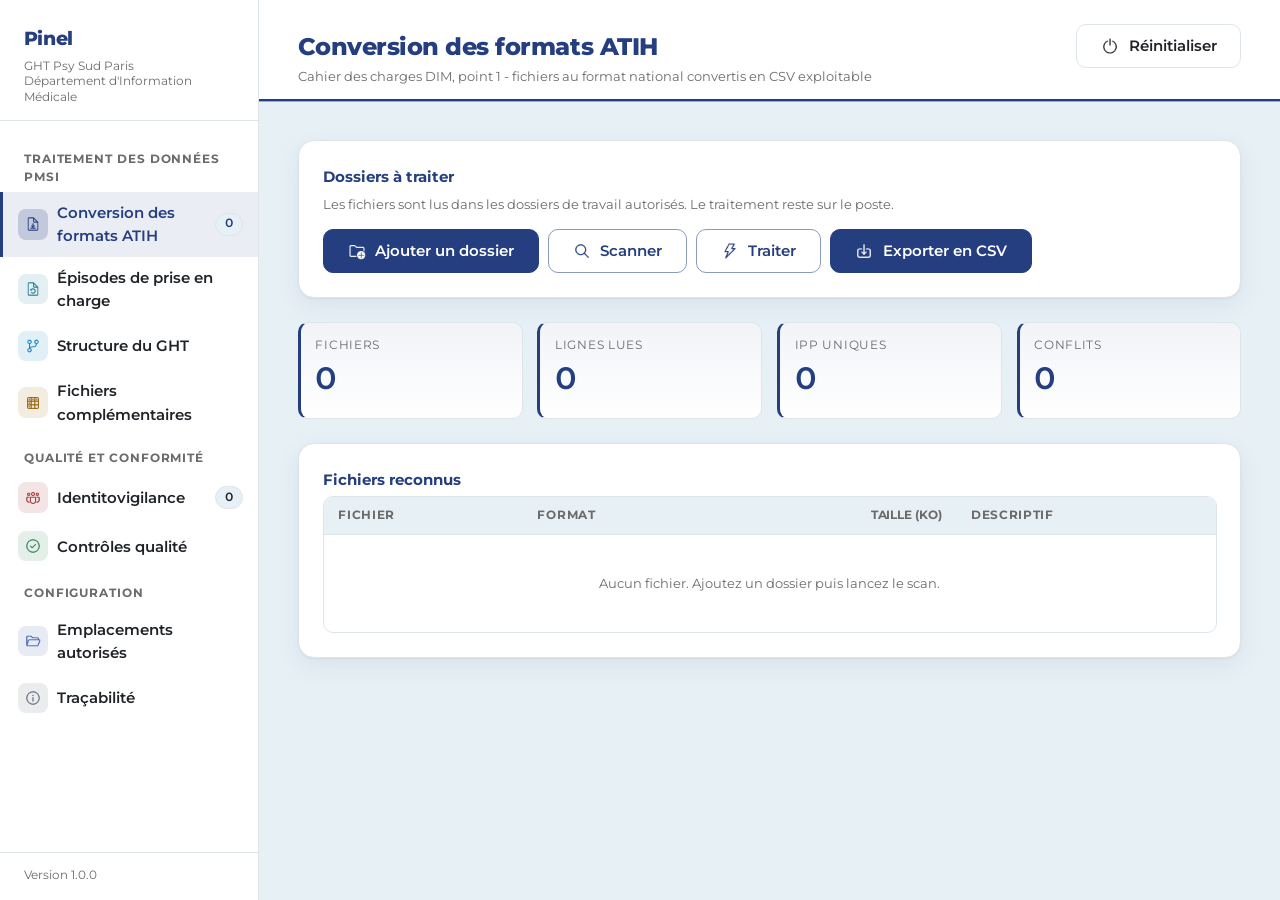
==== web/index.html @ fdaedc51 "feat: initial Pinel release for the DIM of GHT Psy Sud Paris Scope is strictly the DIM specification" ====
<!DOCTYPE html>
<html lang="fr">

<head>
  <meta charset="UTF-8">
  <meta name="viewport" content="width=device-width, initial-scale=1">
  <title>Pinel</title>
  <link rel="stylesheet" href="fonts/fonts.css">
  <link rel="stylesheet" href="css/pinel.css">
</head>

<body>
  <div class="app">
    <aside class="sidebar">
      <div class="brand">
        <h1>Pinel</h1>
        <p>GHT Psy Sud Paris<br>Département d'Information Médicale</p>
      </div>

      <nav class="nav" aria-label="Navigation principale">
        <div class="nav-group">Traitement des données PMSI</div>
        <button class="nav-item" data-view="moulinette" aria-current="page">
          <span class="chip"><span class="i" data-icon="file-down"></span></span> Conversion des formats ATIH
          <span class="badge" id="badge-fichiers">0</span>
        </button>
        <button class="nav-item" data-view="episodes">
          <span class="chip"><span class="i" data-icon="history"></span></span> Épisodes de prise en charge
        </button>
        <button class="nav-item" data-view="structure">
          <span class="chip"><span class="i" data-icon="git-branch"></span></span> Structure du GHT
        </button>
        <button class="nav-item" data-view="fichcomp">
          <span class="chip"><span class="i" data-icon="table-2"></span></span> Fichiers complémentaires
        </button>

        <div class="nav-group">Qualité et conformité</div>
        <button class="nav-item" data-view="identito">
          <span class="chip"><span class="i" data-icon="users-2"></span></span> Identitovigilance
          <span class="badge" id="badge-conflits">0</span>
        </button>
        <button class="nav-item" data-view="controles">
          <span class="chip"><span class="i" data-icon="check-circle"></span></span> Contrôles qualité
        </button>

        <div class="nav-group">Configuration</div>
        <button class="nav-item" data-view="dossiers">
          <span class="chip"><span class="i" data-icon="folders"></span></span> Emplacements autorisés
        </button>
        <button class="nav-item" data-view="journal">
          <span class="chip"><span class="i" data-icon="info"></span></span> Traçabilité
        </button>
      </nav>

      <div class="sidebar-foot">
        <span id="version">Version 1.0.0</span>
      </div>
    </aside>

    <main class="main">
      <header class="topbar">
        <div>
          <h2 id="view-title">Conversion des formats ATIH</h2>
          <p id="view-subtitle">Chantier 1 - rendre les fichiers ATIH exploitables en CSV</p>
        </div>
        <div class="spacer"></div>
        <button class="btn ghost" id="btn-reset" type="button">
          <span class="i" data-icon="power"></span> Réinitialiser
        </button>
      </header>

      <!-- ── Moulinette ─────────────────────────────────────────────── -->
      <section class="view stack" id="view-moulinette">
        <div class="card">
          <h3>Dossiers à traiter</h3>
          <p class="hint">Les fichiers sont lus dans les dossiers de travail autorisés. Le traitement reste sur le poste.</p>
          <div class="row">
            <button class="btn" id="btn-ajouter-dossier" type="button">
              <span class="i" data-icon="folder-plus"></span> Ajouter un dossier
            </button>
            <button class="btn secondary" id="btn-scanner" type="button">
              <span class="i" data-icon="search"></span> Scanner
            </button>
            <button class="btn secondary" id="btn-traiter" type="button">
              <span class="i" data-icon="zap"></span> Traiter
            </button>
            <button class="btn" id="btn-export-csv" type="button">
              <span class="i" data-icon="download"></span> Exporter en CSV
            </button>
          </div>
        </div>

        <div class="grid cols-4" id="kpi-moulinette"></div>

        <div class="card">
          <h3>Fichiers reconnus</h3>
          <div class="table-wrap">
            <table>
              <thead>
                <tr><th>Fichier</th><th>Format</th><th class="num">Taille (Ko)</th><th>Descriptif</th></tr>
              </thead>
              <tbody id="tbody-fichiers">
                <tr><td colspan="4" class="empty">Aucun fichier. Ajoutez un dossier puis lancez le scan.</td></tr>
              </tbody>
            </table>
          </div>
        </div>
      </section>

      <!-- ── Épisodes ───────────────────────────────────────────────── -->
      <section class="view stack" id="view-episodes" hidden>
        <div class="card">
          <h3>Règle de continuité</h3>
          <p class="hint">
            Un épisode regroupe les journées consécutives d'un même patient, dans une même unité médicale et un même
            site. Le recueil étant annuel, un épisode se ferme au 31 décembre.
          </p>
          <div class="row">
            <label class="check">Tolérance
              <input type="number" id="episode-tolerance" value="0" min="0" max="30" style="width:5rem">
              jour(s) sans venue
            </label>
            <label class="check"><input type="checkbox" id="episode-um" checked> Rupture au changement d'UM</label>
            <label class="check"><input type="checkbox" id="episode-site" checked> Rupture au changement de site</label>
            <label class="check"><input type="checkbox" id="episode-annee" checked> Fermeture au 31 décembre</label>
            <button class="btn" id="btn-episodes" type="button">
              <span class="i" data-icon="history"></span> Calculer les épisodes
            </button>
          </div>
        </div>

        <div class="grid cols-4" id="kpi-episodes"></div>

        <div class="card">
          <h3>Aperçu</h3>
          <div class="table-wrap">
            <table>
              <thead>
                <tr><th>Épisode</th><th>IPP</th><th>UM</th><th>Site</th><th>Début</th><th>Fin</th>
                  <th class="num">Venues</th><th class="num">Durée</th></tr>
              </thead>
              <tbody id="tbody-episodes">
                <tr><td colspan="8" class="empty">Traitez un lot RAA ou RPS, puis lancez le calcul.</td></tr>
              </tbody>
            </table>
          </div>
        </div>
      </section>

      <!-- ── Structure ──────────────────────────────────────────────── -->
      <section class="view stack" id="view-structure" hidden>
        <div class="card">
          <h3>Fichier de structure du GHT</h3>
          <p class="hint">CSV ou TSV. Les colonnes sont reconnues même si les intitulés varient.</p>
          <div class="row">
            <button class="btn" id="btn-structure" type="button">
              <span class="i" data-icon="git-branch"></span> Choisir le fichier
            </button>
          </div>
        </div>
        <div class="card" id="card-structure"><div class="empty">Aucune structure chargée.</div></div>
      </section>

      <!-- ── FICHCOMP ───────────────────────────────────────────────── -->
      <section class="view stack" id="view-fichcomp" hidden>
        <div class="card">
          <h3>Classeur transports</h3>
          <p class="hint">
            Retire les blocs d'en-tête répétés, propage la date de commande sur les lignes vides, et conserve
            l'original avec les lignes retirées en rouge. Le fichier d'origine n'est jamais modifié.
          </p>
          <div class="row">
            <button class="btn" id="btn-fichcomp-nettoyer" type="button">
              <span class="i" data-icon="table-2"></span> Nettoyer un classeur
            </button>
          </div>
        </div>
        <div class="card">
          <h3>Contrôle d'un fichier complémentaire</h3>
          <p class="hint">Longueur de ligne, FINESS, code, quantité et date au format attendu.</p>
          <div class="row">
            <select id="fichcomp-type">
              <option value="med">Médicaments - 53 caractères</option>
              <option value="dmi">Dispositifs médicaux - 50 caractères</option>
            </select>
            <button class="btn secondary" id="btn-fichcomp-controler" type="button">
              <span class="i" data-icon="check-circle"></span> Contrôler un fichier
            </button>
          </div>
        </div>
        <div class="card" id="card-fichcomp"><div class="empty">Aucun traitement lancé.</div></div>
      </section>

      <!-- ── Identitovigilance ──────────────────────────────────────── -->
      <section class="view stack" id="view-identito" hidden>
        <div class="card">
          <h3>Conflits de date de naissance</h3>
          <p class="hint">Un même identifiant patient portant plusieurs dates de naissance casse le chaînage.</p>
          <div class="row">
            <button class="btn secondary" id="btn-collisions" type="button">
              <span class="i" data-icon="users-2"></span> Actualiser
            </button>
            <button class="btn" id="btn-export-identite" type="button">
              <span class="i" data-icon="download"></span> Exporter en CSV
            </button>
          </div>
        </div>
        <div class="card">
          <div class="table-wrap">
            <table>
              <thead>
                <tr><th>IPP</th><th>Date retenue</th><th>Dates observées</th><th class="num">Occurrences</th></tr>
              </thead>
              <tbody id="tbody-collisions">
                <tr><td colspan="4" class="empty">Aucun conflit détecté.</td></tr>
              </tbody>
            </table>
          </div>
        </div>
      </section>

      <!-- ── Contrôles ──────────────────────────────────────────────── -->
      <section class="view stack" id="view-controles" hidden>
        <div class="card">
          <h3>Contrôles sur le lot</h3>
          <p class="hint">
            FINESS, format de date de naissance, identifiant en clair dans un fichier anonymisé, NIR de chaînage,
            lignes en double, cohérence de l'année du fichier.
          </p>
          <div class="row">
            <button class="btn" id="btn-controles" type="button">
              <span class="i" data-icon="check-circle"></span> Lancer les contrôles
            </button>
          </div>
        </div>
        <div class="card" id="card-controles"><div class="empty">Aucun contrôle lancé.</div></div>
      </section>

      <!-- ── Dossiers de travail ────────────────────────────────────── -->
      <section class="view stack" id="view-dossiers" hidden>
        <div class="card">
          <h3>Dossiers autorisés</h3>
          <p class="hint">
            Pinel ne lit et n'écrit que dans ces dossiers. Ils peuvent être locaux, sur un lecteur réseau monté ou
            sur un partage du GHT.
          </p>
          <div class="row">
            <button class="btn" id="btn-dossier-ajouter" type="button">
              <span class="i" data-icon="folder-plus"></span> Ajouter un dossier
            </button>
          </div>
          <div class="table-wrap" style="margin-top:var(--s3)">
            <table>
              <thead><tr><th>Dossier</th><th></th></tr></thead>
              <tbody id="tbody-dossiers"></tbody>
            </table>
          </div>
        </div>

        <div class="grid cols-2">
          <div class="card">
            <h3>Dossier de sortie</h3>
            <p class="hint">Destination des CSV, des exports et des classeurs nettoyés.</p>
            <p class="path" id="dossier-sortie">—</p>
            <button class="btn secondary" id="btn-dossier-sortie" type="button">Changer</button>
          </div>
          <div class="card">
            <h3>Descriptifs de format</h3>
            <p class="hint">
              Dossier où déposer les descriptifs officiels, un fichier par format et par année. Les formats changent
              tous les ans, aucune mise à jour de l'application n'est nécessaire.
            </p>
            <p class="path" id="dossier-formats">—</p>
            <button class="btn secondary" id="btn-dossier-formats" type="button">Changer</button>
          </div>
        </div>
      </section>

      <!-- ── Journal ────────────────────────────────────────────────── -->
      <section class="view stack" id="view-journal" hidden>
        <div class="card">
          <h3>Journal d'audit</h3>
          <p class="hint">Trace horodatée des opérations sensibles. Aucune donnée patient n'y figure.</p>
          <p class="path" id="chemin-audit">—</p>
        </div>
        <div class="card">
          <h3>Journal de session</h3>
          <div class="log" id="journal">En attente…</div>
        </div>
      </section>
    </main>
  </div>

  <div class="toast" id="toast" role="status" aria-live="polite" hidden></div>

  <script src="js/pinel.js"></script>
</body>

</html>
---- web/fonts/fonts.css ----
/* cyrillic-ext */
@font-face {
  font-family: 'Montserrat';
  font-style: normal;
  font-weight: 400;
  font-display: swap;
  src: url(montserrat-0b130f36.woff2) format('woff2');
  unicode-range: U+0460-052F, U+1C80-1C8A, U+20B4, U+2DE0-2DFF, U+A640-A69F, U+FE2E-FE2F;
}
/* cyrillic */
@font-face {
  font-family: 'Montserrat';
  font-style: normal;
  font-weight: 400;
  font-display: swap;
  src: url(montserrat-2c82b901.woff2) format('woff2');
  unicode-range: U+0301, U+0400-045F, U+0490-0491, U+04B0-04B1, U+2116;
}
/* vietnamese */
@font-face {
  font-family: 'Montserrat';
  font-style: normal;
  font-weight: 400;
  font-display: swap;
  src: url(montserrat-51d963d2.woff2) format('woff2');
  unicode-range: U+0102-0103, U+0110-0111, U+0128-0129, U+0168-0169, U+01A0-01A1, U+01AF-01B0, U+0300-0301, U+0303-0304, U+0308-0309, U+0323, U+0329, U+1EA0-1EF9, U+20AB;
}
/* latin-ext */
@font-face {
  font-family: 'Montserrat';
  font-style: normal;
  font-weight: 400;
  font-display: swap;
  src: url(montserrat-1e82e2bf.woff2) format('woff2');
  unicode-range: U+0100-02BA, U+02BD-02C5, U+02C7-02CC, U+02CE-02D7, U+02DD-02FF, U+0304, U+0308, U+0329, U+1D00-1DBF, U+1E00-1E9F, U+1EF2-1EFF, U+2020, U+20A0-20AB, U+20AD-20C0, U+2113, U+2C60-2C7F, U+A720-A7FF;
}
/* latin */
@font-face {
  font-family: 'Montserrat';
  font-style: normal;
  font-weight: 400;
  font-display: swap;
  src: url(montserrat-49e242af.woff2) format('woff2');
  unicode-range: U+0000-00FF, U+0131, U+0152-0153, U+02BB-02BC, U+02C6, U+02DA, U+02DC, U+0304, U+0308, U+0329, U+2000-206F, U+20AC, U+2122, U+2191, U+2193, U+2212, U+2215, U+FEFF, U+FFFD;
}
/* cyrillic-ext */
@font-face {
  font-family: 'Montserrat';
  font-style: normal;
  font-weight: 500;
  font-display: swap;
  src: url(montserrat-0b130f36.woff2) format('woff2');
  unicode-range: U+0460-052F, U+1C80-1C8A, U+20B4, U+2DE0-2DFF, U+A640-A69F, U+FE2E-FE2F;
}
/* cyrillic */
@font-face {
  font-family: 'Montserrat';
  font-style: normal;
  font-weight: 500;
  font-display: swap;
  src: url(montserrat-2c82b901.woff2) format('woff2');
  unicode-range: U+0301, U+0400-045F, U+0490-0491, U+04B0-04B1, U+2116;
}
/* vietnamese */
@font-face {
  font-family: 'Montserrat';
  font-style: normal;
  font-weight: 500;
  font-display: swap;
  src: url(montserrat-51d963d2.woff2) format('woff2');
  unicode-range: U+0102-0103, U+0110-0111, U+0128-0129, U+0168-0169, U+01A0-01A1, U+01AF-01B0, U+0300-0301, U+0303-0304, U+0308-0309, U+0323, U+0329, U+1EA0-1EF9, U+20AB;
}
/* latin-ext */
@font-face {
  font-family: 'Montserrat';
  font-style: normal;
  font-weight: 500;
  font-display: swap;
  src: url(montserrat-1e82e2bf.woff2) format('woff2');
  unicode-range: U+0100-02BA, U+02BD-02C5, U+02C7-02CC, U+02CE-02D7, U+02DD-02FF, U+0304, U+0308, U+0329, U+1D00-1DBF, U+1E00-1E9F, U+1EF2-1EFF, U+2020, U+20A0-20AB, U+20AD-20C0, U+2113, U+2C60-2C7F, U+A720-A7FF;
}
/* latin */
@font-face {
  font-family: 'Montserrat';
  font-style: normal;
  font-weight: 500;
  font-display: swap;
  src: url(montserrat-49e242af.woff2) format('woff2');
  unicode-range: U+0000-00FF, U+0131, U+0152-0153, U+02BB-02BC, U+02C6, U+02DA, U+02DC, U+0304, U+0308, U+0329, U+2000-206F, U+20AC, U+2122, U+2191, U+2193, U+2212, U+2215, U+FEFF, U+FFFD;
}
/* cyrillic-ext */
@font-face {
  font-family: 'Montserrat';
  font-style: normal;
  font-weight: 600;
  font-display: swap;
  src: url(montserrat-0b130f36.woff2) format('woff2');
  unicode-range: U+0460-052F, U+1C80-1C8A, U+20B4, U+2DE0-2DFF, U+A640-A69F, U+FE2E-FE2F;
}
/* cyrillic */
@font-face {
  font-family: 'Montserrat';
  font-style: normal;
  font-weight: 600;
  font-display: swap;
  src: url(montserrat-2c82b901.woff2) format('woff2');
  unicode-range: U+0301, U+0400-045F, U+0490-0491, U+04B0-04B1, U+2116;
}
/* vietnamese */
@font-face {
  font-family: 'Montserrat';
  font-style: normal;
  font-weight: 600;
  font-display: swap;
  src: url(montserrat-51d963d2.woff2) format('woff2');
  unicode-range: U+0102-0103, U+0110-0111, U+0128-0129, U+0168-0169, U+01A0-01A1, U+01AF-01B0, U+0300-0301, U+0303-0304, U+0308-0309, U+0323, U+0329, U+1EA0-1EF9, U+20AB;
}
/* latin-ext */
@font-face {
  font-family: 'Montserrat';
  font-style: normal;
  font-weight: 600;
  font-display: swap;
  src: url(montserrat-1e82e2bf.woff2) format('woff2');
  unicode-range: U+0100-02BA, U+02BD-02C5, U+02C7-02CC, U+02CE-02D7, U+02DD-02FF, U+0304, U+0308, U+0329, U+1D00-1DBF, U+1E00-1E9F, U+1EF2-1EFF, U+2020, U+20A0-20AB, U+20AD-20C0, U+2113, U+2C60-2C7F, U+A720-A7FF;
}
/* latin */
@font-face {
  font-family: 'Montserrat';
  font-style: normal;
  font-weight: 600;
  font-display: swap;
  src: url(montserrat-49e242af.woff2) format('woff2');
  unicode-range: U+0000-00FF, U+0131, U+0152-0153, U+02BB-02BC, U+02C6, U+02DA, U+02DC, U+0304, U+0308, U+0329, U+2000-206F, U+20AC, U+2122, U+2191, U+2193, U+2212, U+2215, U+FEFF, U+FFFD;
}
/* cyrillic-ext */
@font-face {
  font-family: 'Montserrat';
  font-style: normal;
  font-weight: 700;
  font-display: swap;
  src: url(montserrat-0b130f36.woff2) format('woff2');
  unicode-range: U+0460-052F, U+1C80-1C8A, U+20B4, U+2DE0-2DFF, U+A640-A69F, U+FE2E-FE2F;
}
/* cyrillic */
@font-face {
  font-family: 'Montserrat';
  font-style: normal;
  font-weight: 700;
  font-display: swap;
  src: url(montserrat-2c82b901.woff2) format('woff2');
  unicode-range: U+0301, U+0400-045F, U+0490-0491, U+04B0-04B1, U+2116;
}
/* vietnamese */
@font-face {
  font-family: 'Montserrat';
  font-style: normal;
  font-weight: 700;
  font-display: swap;
  src: url(montserrat-51d963d2.woff2) format('woff2');
  unicode-range: U+0102-0103, U+0110-0111, U+0128-0129, U+0168-0169, U+01A0-01A1, U+01AF-01B0, U+0300-0301, U+0303-0304, U+0308-0309, U+0323, U+0329, U+1EA0-1EF9, U+20AB;
}
/* latin-ext */
@font-face {
  font-family: 'Montserrat';
  font-style: normal;
  font-weight: 700;
  font-display: swap;
  src: url(montserrat-1e82e2bf.woff2) format('woff2');
  unicode-range: U+0100-02BA, U+02BD-02C5, U+02C7-02CC, U+02CE-02D7, U+02DD-02FF, U+0304, U+0308, U+0329, U+1D00-1DBF, U+1E00-1E9F, U+1EF2-1EFF, U+2020, U+20A0-20AB, U+20AD-20C0, U+2113, U+2C60-2C7F, U+A720-A7FF;
}
/* latin */
@font-face {
  font-family: 'Montserrat';
  font-style: normal;
  font-weight: 700;
  font-display: swap;
  src: url(montserrat-49e242af.woff2) format('woff2');
  unicode-range: U+0000-00FF, U+0131, U+0152-0153, U+02BB-02BC, U+02C6, U+02DA, U+02DC, U+0304, U+0308, U+0329, U+2000-206F, U+20AC, U+2122, U+2191, U+2193, U+2212, U+2215, U+FEFF, U+FFFD;
}
/* cyrillic-ext */
@font-face {
  font-family: 'Montserrat';
  font-style: normal;
  font-weight: 800;
  font-display: swap;
  src: url(montserrat-0b130f36.woff2) format('woff2');
  unicode-range: U+0460-052F, U+1C80-1C8A, U+20B4, U+2DE0-2DFF, U+A640-A69F, U+FE2E-FE2F;
}
/* cyrillic */
@font-face {
  font-family: 'Montserrat';
  font-style: normal;
  font-weight: 800;
  font-display: swap;
  src: url(montserrat-2c82b901.woff2) format('woff2');
  unicode-range: U+0301, U+0400-045F, U+0490-0491, U+04B0-04B1, U+2116;
}
/* vietnamese */
@font-face {
  font-family: 'Montserrat';
  font-style: normal;
  font-weight: 800;
  font-display: swap;
  src: url(montserrat-51d963d2.woff2) format('woff2');
  unicode-range: U+0102-0103, U+0110-0111, U+0128-0129, U+0168-0169, U+01A0-01A1, U+01AF-01B0, U+0300-0301, U+0303-0304, U+0308-0309, U+0323, U+0329, U+1EA0-1EF9, U+20AB;
}
/* latin-ext */
@font-face {
  font-family: 'Montserrat';
  font-style: normal;
  font-weight: 800;
  font-display: swap;
  src: url(montserrat-1e82e2bf.woff2) format('woff2');
  unicode-range: U+0100-02BA, U+02BD-02C5, U+02C7-02CC, U+02CE-02D7, U+02DD-02FF, U+0304, U+0308, U+0329, U+1D00-1DBF, U+1E00-1E9F, U+1EF2-1EFF, U+2020, U+20A0-20AB, U+20AD-20C0, U+2113, U+2C60-2C7F, U+A720-A7FF;
}
/* latin */
@font-face {
  font-family: 'Montserrat';
  font-style: normal;
  font-weight: 800;
  font-display: swap;
  src: url(montserrat-49e242af.woff2) format('woff2');
  unicode-range: U+0000-00FF, U+0131, U+0152-0153, U+02BB-02BC, U+02C6, U+02DA, U+02DC, U+0304, U+0308, U+0329, U+2000-206F, U+20AC, U+2122, U+2191, U+2193, U+2212, U+2215, U+FEFF, U+FFFD;
}
---- web/css/pinel.css ----
/*
 * Pinel - feuille de style unique.
 *
 * Aucun framework, aucun CDN : tout est servi depuis le poste, exigence des
 * stations DIM sans accès internet. Les espacements suivent une progression
 * fondée sur le nombre d'or (1,618), la typographie est Montserrat,
 * en une seule famille, avec des chiffres tabulaires pour les valeurs.
 */

:root {
  /* Palette relevée sur le site institutionnel du GHT Psy Sud Paris :
     bleu #253E80, bleu clair #0C7DB6, teal #1D7C96, fond bleuté #E7F0F5,
     texte #202428, ocre #FCC764. */
  --navy: #253e80;
  --navy-dark: #1b2e60;
  --teal: #1d7c96;
  --sky: #0c7db6;
  --ocre: #fcc764;
  --error: #9b2c2c;
  --warning: #92610a;
  --ink: #202428;
  --muted: #6b6b6b;
  --line: #dde5ea;
  --surface: #ffffff;
  --canvas: #e7f0f5;
  --shadow: 0 1px 2px rgba(32, 36, 40, .06), 0 8px 24px rgba(37, 62, 128, .07);

  /* Échelle d'espacement, raison phi. */
  --s1: 0.35rem;
  --s2: 0.57rem;
  --s3: 0.92rem;
  --s4: 1.49rem;
  --s5: 2.41rem;
  --s6: 3.90rem;

  /* Échelle typographique, raison racine de phi. */
  --t-xs: 0.72rem;
  --t-sm: 0.82rem;
  --t-md: 0.94rem;
  --t-lg: 1.19rem;
  --t-xl: 1.52rem;
  --t-2xl: 1.93rem;

  --radius: 10px;
  --radius-lg: 16px;
  --sidebar: 16.2rem;

  /* Une couleur par chantier : la barre de titre, les icones de navigation et
     les compteurs prennent la teinte de la section ouverte, ce qui situe
     l'utilisateur d'un coup d'oeil. */
  --c-moulinette: #253e80;
  --c-episodes: #1d7c96;
  --c-structure: #0c7db6;
  --c-fichcomp: #92610a;
  --c-identito: #9b2c2c;
  --c-controles: #1f7a4d;
  --c-dossiers: #3b5ea8;
  --c-journal: #5a6470;
  --accent: var(--c-moulinette);
}

* { box-sizing: border-box; }

html, body {
  margin: 0;
  height: 100%;
  overflow: hidden;
}

body {
  font-family: Montserrat, "Segoe UI", sans-serif;
  font-size: var(--t-md);
  line-height: 1.55;
  color: var(--ink);
  background: var(--canvas);
  -webkit-font-smoothing: antialiased;
}

code, .mono, .num {
  font-variant-numeric: tabular-nums;
  letter-spacing: -.01em;
}

/* ── Ossature ─────────────────────────────────────────────────────────── */
.app { display: flex; height: 100%; }

.sidebar {
  width: var(--sidebar);
  flex: none;
  background: var(--surface);
  border-right: 1px solid var(--line);
  display: flex;
  flex-direction: column;
}

.brand {
  padding: var(--s4) var(--s4) var(--s3);
  border-bottom: 1px solid var(--line);
}

.brand h1 {
  margin: 0;
  font-size: var(--t-lg);
  font-weight: 800;
  letter-spacing: -.02em;
  color: var(--navy);
}

.brand p {
  margin: var(--s1) 0 0;
  font-size: var(--t-xs);
  color: var(--muted);
}

.nav { flex: 1; overflow-y: auto; padding: var(--s3) 0; }

.nav-group {
  padding: var(--s3) var(--s4) var(--s1);
  font-size: var(--t-xs);
  font-weight: 700;
  letter-spacing: .08em;
  text-transform: uppercase;
  color: var(--muted);
}

.nav-item {
  display: flex;
  align-items: center;
  gap: var(--s3);
  width: 100%;
  padding: var(--s2) var(--s4);
  border: 0;
  background: none;
  font: inherit;
  font-weight: 600;
  color: var(--ink);
  text-align: left;
  cursor: pointer;
  border-left: 3px solid transparent;
}

.nav-item:hover { background: var(--canvas); }

.nav-item[aria-current="page"] {
  border-left-color: var(--navy);
  color: var(--navy);
  background: color-mix(in srgb, var(--navy) 7%, transparent);
}

.nav-item .badge { margin-left: auto; }

.sidebar-foot {
  padding: var(--s3) var(--s4);
  border-top: 1px solid var(--line);
  display: flex;
  align-items: center;
  gap: var(--s2);
  font-size: var(--t-xs);
  color: var(--muted);
}

/* ── Contenu ──────────────────────────────────────────────────────────── */
.main { flex: 1; display: flex; flex-direction: column; min-width: 0; }

.topbar {
  display: flex;
  align-items: baseline;
  gap: var(--s3);
  padding: var(--s4) var(--s5) var(--s3);
  border-bottom: 1px solid var(--line);
  background: var(--surface);
}

.topbar h2 { margin: 0; font-size: var(--t-xl); font-weight: 800; letter-spacing: -.02em; }
.topbar p { margin: 0; font-size: var(--t-sm); color: var(--muted); }
.topbar .spacer { flex: 1; }

.view { flex: 1; overflow-y: auto; padding: var(--s5); }
.view[hidden] { display: none; }

.stack > * + * { margin-top: var(--s4); }

.card {
  background: var(--surface);
  border: 1px solid var(--line);
  border-radius: var(--radius-lg);
  box-shadow: var(--shadow);
  padding: var(--s4);
}

.card h3 {
  margin: 0 0 var(--s1);
  font-size: var(--t-md);
  font-weight: 700;
}

.card .hint { margin: 0 0 var(--s3); font-size: var(--t-sm); color: var(--muted); }

.grid { display: grid; gap: var(--s3); }
.grid.cols-2 { grid-template-columns: repeat(auto-fit, minmax(20rem, 1fr)); }
.grid.cols-4 { grid-template-columns: repeat(auto-fit, minmax(11rem, 1fr)); }

.kpi { background: var(--surface); border: 1px solid var(--line); border-radius: var(--radius); padding: var(--s3); }
.kpi .label { font-size: var(--t-xs); text-transform: uppercase; letter-spacing: .06em; color: var(--muted); }
.kpi .value { font-variant-numeric: tabular-nums; font-size: var(--t-2xl); font-weight: 600; }

/* ── Contrôles ────────────────────────────────────────────────────────── */
.btn {
  display: inline-flex;
  align-items: center;
  gap: var(--s2);
  min-height: 2.75rem;
  padding: var(--s2) var(--s4);
  border: 1px solid var(--navy);
  border-radius: var(--radius);
  background: var(--navy);
  color: #fff;
  font: inherit;
  font-weight: 600;
  cursor: pointer;
}

.btn:hover { background: var(--navy-dark); border-color: var(--navy-dark); }
.btn:focus-visible { outline: 3px solid color-mix(in srgb, var(--teal) 60%, transparent); outline-offset: 2px; }
.btn[disabled] { opacity: .5; cursor: not-allowed; }

.btn.secondary { background: transparent; color: var(--navy); }
.btn.secondary:hover { background: color-mix(in srgb, var(--navy) 8%, transparent); }
.btn.ghost { background: transparent; border-color: var(--line); color: var(--ink); }
.btn.ghost:hover { background: var(--canvas); }

.row { display: flex; flex-wrap: wrap; gap: var(--s2); align-items: center; }

input[type="text"], input[type="number"], select {
  min-height: 2.75rem;
  padding: var(--s2) var(--s3);
  border: 1px solid var(--line);
  border-radius: var(--radius);
  background: var(--surface);
  color: var(--ink);
  font: inherit;
  min-width: 0;
}

label.check { display: inline-flex; align-items: center; gap: var(--s2); font-size: var(--t-sm); }

/* ── Tableaux ─────────────────────────────────────────────────────────── */
.table-wrap { overflow-x: auto; border: 1px solid var(--line); border-radius: var(--radius); }

table { width: 100%; border-collapse: collapse; font-size: var(--t-sm); }

th, td { padding: var(--s2) var(--s3); text-align: left; border-bottom: 1px solid var(--line); }

th {
  background: var(--canvas);
  font-size: var(--t-xs);
  text-transform: uppercase;
  letter-spacing: .06em;
  color: var(--muted);
}

tbody tr:last-child td { border-bottom: 0; }
td.num, th.num { text-align: right; font-variant-numeric: tabular-nums; }

/* ── Éléments d'état ──────────────────────────────────────────────────── */
.badge {
  display: inline-block;
  padding: .1rem var(--s2);
  border-radius: 999px;
  background: var(--canvas);
  border: 1px solid var(--line);
  font-variant-numeric: tabular-nums;
  font-size: var(--t-xs);
}

.badge.ok { background: color-mix(in srgb, var(--teal) 14%, transparent); border-color: transparent; color: var(--teal); }
.badge.warn { background: color-mix(in srgb, var(--warning) 16%, transparent); border-color: transparent; color: var(--warning); }
.badge.err { background: color-mix(in srgb, var(--error) 14%, transparent); border-color: transparent; color: var(--error); }

.empty { padding: var(--s5); text-align: center; color: var(--muted); font-size: var(--t-sm); }

.note {
  border-left: 3px solid var(--teal);
  padding: var(--s2) var(--s3);
  background: color-mix(in srgb, var(--teal) 7%, transparent);
  border-radius: 0 var(--radius) var(--radius) 0;
  font-size: var(--t-sm);
}

.note.warn { border-left-color: var(--warning); background: color-mix(in srgb, var(--warning) 9%, transparent); }

.path { font-variant-numeric: tabular-nums; font-size: var(--t-xs); word-break: break-all; color: var(--muted); }

.log {
  font-variant-numeric: tabular-nums;
  font-size: var(--t-xs);
  background: var(--canvas);
  border: 1px solid var(--line);
  border-radius: var(--radius);
  padding: var(--s3);
  max-height: 16rem;
  overflow-y: auto;
  white-space: pre-wrap;
}

/* ── Icônes Icons8, colorées par currentColor ─────────────────────────── */
.i {
  display: inline-block;
  width: 1.15rem;
  height: 1.15rem;
  flex: none;
  background-color: currentColor;
  -webkit-mask-repeat: no-repeat;
  mask-repeat: no-repeat;
  -webkit-mask-position: center;
  mask-position: center;
  -webkit-mask-size: contain;
  mask-size: contain;
}

/* ── Notification ─────────────────────────────────────────────────────── */
.toast {
  position: fixed;
  right: var(--s4);
  bottom: var(--s4);
  max-width: 26rem;
  padding: var(--s3) var(--s4);
  border-radius: var(--radius);
  background: var(--ink);
  color: var(--canvas);
  box-shadow: var(--shadow);
  font-size: var(--t-sm);
}

.toast[hidden] { display: none; }

@media (prefers-reduced-motion: no-preference) {
  .view { scroll-behavior: smooth; }
}


/* ── Couleur de section ───────────────────────────────────────────────── */
.app[data-accent="moulinette"] { --accent: var(--c-moulinette); }
.app[data-accent="episodes"]   { --accent: var(--c-episodes); }
.app[data-accent="structure"]  { --accent: var(--c-structure); }
.app[data-accent="fichcomp"]   { --accent: var(--c-fichcomp); }
.app[data-accent="identito"]   { --accent: var(--c-identito); }
.app[data-accent="controles"]  { --accent: var(--c-controles); }
.app[data-accent="dossiers"]   { --accent: var(--c-dossiers); }
.app[data-accent="journal"]    { --accent: var(--c-journal); }

/* Chaque entree de navigation garde sa couleur, active ou non. */
.nav-item[data-view="moulinette"] .i { color: var(--c-moulinette); }
.nav-item[data-view="episodes"] .i   { color: var(--c-episodes); }
.nav-item[data-view="structure"] .i  { color: var(--c-structure); }
.nav-item[data-view="fichcomp"] .i   { color: var(--c-fichcomp); }
.nav-item[data-view="identito"] .i   { color: var(--c-identito); }
.nav-item[data-view="controles"] .i  { color: var(--c-controles); }
.nav-item[data-view="dossiers"] .i   { color: var(--c-dossiers); }
.nav-item[data-view="journal"] .i    { color: var(--c-journal); }

.nav-item[aria-current="page"] {
  border-left-color: var(--accent);
  color: var(--accent);
  background: color-mix(in srgb, var(--accent) 9%, transparent);
}

/* Filet de couleur sous la barre de titre. */
.topbar { border-bottom-color: color-mix(in srgb, var(--accent) 35%, var(--line)); box-shadow: inset 0 -3px 0 -1px var(--accent); }
.topbar h2 { color: var(--accent); }

/* Boutons et cartes prennent la teinte de la section. */
.btn { background: var(--accent); border-color: var(--accent); }
.btn:hover { background: color-mix(in srgb, var(--accent) 82%, #000); border-color: transparent; }
.btn.secondary { background: transparent; color: var(--accent); border-color: color-mix(in srgb, var(--accent) 45%, var(--line)); }
.btn.secondary:hover { background: color-mix(in srgb, var(--accent) 10%, transparent); }
.btn:focus-visible { outline-color: color-mix(in srgb, var(--accent) 65%, transparent); }

.card h3 { color: var(--accent); }
.card::before { content: none; }

.kpi {
  border-left: 3px solid var(--accent);
  background: linear-gradient(180deg, color-mix(in srgb, var(--accent) 6%, var(--surface)), var(--surface));
}
.kpi .value { color: var(--accent); }

.note { border-left-color: var(--accent); background: color-mix(in srgb, var(--accent) 8%, transparent); }

.brand h1 { color: var(--c-moulinette); }


/* ── Pastille d'icone de navigation ───────────────────────────────────── */
.chip {
  display: inline-flex;
  align-items: center;
  justify-content: center;
  width: 1.9rem;
  height: 1.9rem;
  flex: none;
  border-radius: 8px;
  background: color-mix(in srgb, currentColor 12%, transparent);
}

.nav-item[data-view="moulinette"] .chip { color: var(--c-moulinette); }
.nav-item[data-view="episodes"] .chip   { color: var(--c-episodes); }
.nav-item[data-view="structure"] .chip  { color: var(--c-structure); }
.nav-item[data-view="fichcomp"] .chip   { color: var(--c-fichcomp); }
.nav-item[data-view="identito"] .chip   { color: var(--c-identito); }
.nav-item[data-view="controles"] .chip  { color: var(--c-controles); }
.nav-item[data-view="dossiers"] .chip   { color: var(--c-dossiers); }
.nav-item[data-view="journal"] .chip    { color: var(--c-journal); }

.nav-item .chip .i { width: 1.05rem; height: 1.05rem; }
.nav-item { gap: var(--s2); padding: var(--s2) var(--s3); }
.nav-item[aria-current="page"] .chip { background: color-mix(in srgb, currentColor 20%, transparent); }

.brand p { line-height: 1.35; }
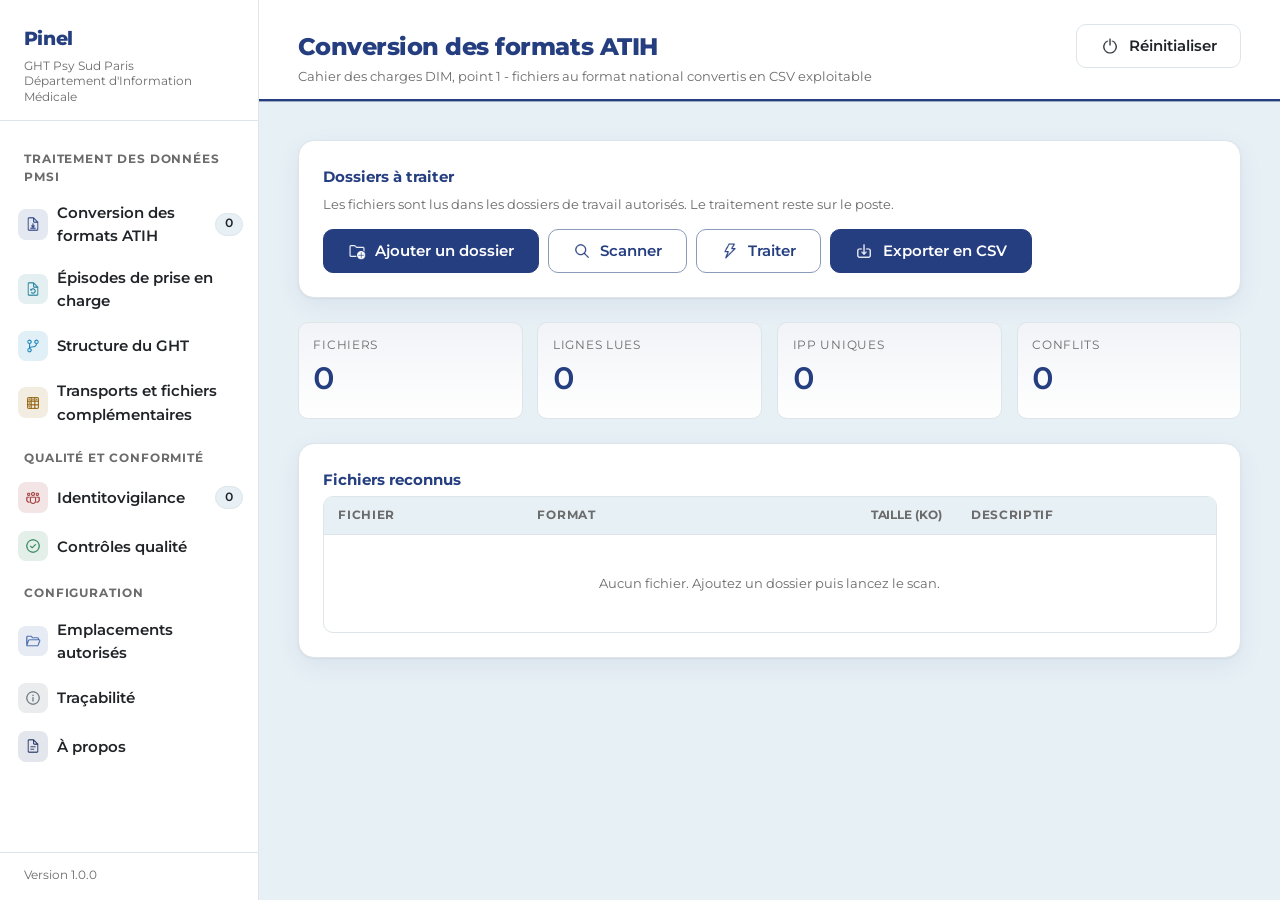
==== commit 6c4d8417: "chore: save work that existed only on this disk Uncommitted changes on no remote. Checked first for " ====
--- a/web/index.html
+++ b/web/index.html
@@ -6,10 +6,16 @@
   <meta name="viewport" content="width=device-width, initial-scale=1">
   <title>Pinel</title>
   <link rel="stylesheet" href="fonts/fonts.css">
-  <link rel="stylesheet" href="css/pinel.css">
+  <link rel="stylesheet" href="css/jetons.css">
+  <link rel="stylesheet" href="css/mise-en-page.css">
+  <link rel="stylesheet" href="css/composants.css">
+  <link rel="stylesheet" href="css/accents.css">
+  <link rel="stylesheet" href="css/accessibilite.css">
 </head>
 
 <body>
+  <a class="skip-link" href="#contenu-principal">Aller au contenu principal</a>
+
   <div class="app">
     <aside class="sidebar">
       <div class="brand">
@@ -17,38 +23,23 @@
         <p>GHT Psy Sud Paris<br>Département d'Information Médicale</p>
       </div>
 
-      <nav class="nav" aria-label="Navigation principale">
-        <div class="nav-group">Traitement des données PMSI</div>
-        <button class="nav-item" data-view="moulinette" aria-current="page">
-          <span class="chip"><span class="i" data-icon="file-down"></span></span> Conversion des formats ATIH
-          <span class="badge" id="badge-fichiers">0</span>
-        </button>
-        <button class="nav-item" data-view="episodes">
-          <span class="chip"><span class="i" data-icon="history"></span></span> Épisodes de prise en charge
-        </button>
-        <button class="nav-item" data-view="structure">
-          <span class="chip"><span class="i" data-icon="git-branch"></span></span> Structure du GHT
-        </button>
-        <button class="nav-item" data-view="fichcomp">
-          <span class="chip"><span class="i" data-icon="table-2"></span></span> Fichiers complémentaires
-        </button>
-
-        <div class="nav-group">Qualité et conformité</div>
-        <button class="nav-item" data-view="identito">
-          <span class="chip"><span class="i" data-icon="users-2"></span></span> Identitovigilance
-          <span class="badge" id="badge-conflits">0</span>
-        </button>
-        <button class="nav-item" data-view="controles">
-          <span class="chip"><span class="i" data-icon="check-circle"></span></span> Contrôles qualité
-        </button>
-
-        <div class="nav-group">Configuration</div>
-        <button class="nav-item" data-view="dossiers">
-          <span class="chip"><span class="i" data-icon="folders"></span></span> Emplacements autorisés
-        </button>
-        <button class="nav-item" data-view="journal">
-          <span class="chip"><span class="i" data-icon="info"></span></span> Traçabilité
-        </button>
+      <nav class="nav-shell" aria-label="Navigation principale">
+        <div class="nav" role="tablist" aria-orientation="vertical">
+          <div class="nav-group" role="presentation">Traitement des données PMSI</div>
+          <button class="nav-item" role="tab" id="tab-moulinette" data-view="moulinette" aria-controls="view-moulinette" aria-selected="true" tabindex="0"><span class="chip"><span class="i" data-icon="file-down"></span></span> Conversion des formats ATIH <span class="badge" id="badge-fichiers">0</span></button>
+          <button class="nav-item" role="tab" id="tab-episodes" data-view="episodes" aria-controls="view-episodes" aria-selected="false" tabindex="-1"><span class="chip"><span class="i" data-icon="history"></span></span> Épisodes de prise en charge</button>
+          <button class="nav-item" role="tab" id="tab-structure" data-view="structure" aria-controls="view-structure" aria-selected="false" tabindex="-1"><span class="chip"><span class="i" data-icon="git-branch"></span></span> Structure du GHT</button>
+          <button class="nav-item" role="tab" id="tab-fichcomp" data-view="fichcomp" aria-controls="view-fichcomp" aria-selected="false" tabindex="-1"><span class="chip"><span class="i" data-icon="table-2"></span></span> Transports et fichiers complémentaires</button>
+
+          <div class="nav-group" role="presentation">Qualité et conformité</div>
+          <button class="nav-item" role="tab" id="tab-identito" data-view="identito" aria-controls="view-identito" aria-selected="false" tabindex="-1"><span class="chip"><span class="i" data-icon="users-2"></span></span> Identitovigilance <span class="badge" id="badge-conflits">0</span></button>
+          <button class="nav-item" role="tab" id="tab-controles" data-view="controles" aria-controls="view-controles" aria-selected="false" tabindex="-1"><span class="chip"><span class="i" data-icon="check-circle"></span></span> Contrôles qualité</button>
+
+          <div class="nav-group" role="presentation">Configuration</div>
+          <button class="nav-item" role="tab" id="tab-dossiers" data-view="dossiers" aria-controls="view-dossiers" aria-selected="false" tabindex="-1"><span class="chip"><span class="i" data-icon="folders"></span></span> Emplacements autorisés</button>
+          <button class="nav-item" role="tab" id="tab-journal" data-view="journal" aria-controls="view-journal" aria-selected="false" tabindex="-1"><span class="chip"><span class="i" data-icon="info"></span></span> Traçabilité</button>
+          <button class="nav-item" role="tab" id="tab-apropos" data-view="apropos" aria-controls="view-apropos" aria-selected="false" tabindex="-1"><span class="chip"><span class="i" data-icon="file-text"></span></span> À propos</button>
+        </div>
       </nav>
 
       <div class="sidebar-foot">
@@ -56,36 +47,26 @@
       </div>
     </aside>
 
-    <main class="main">
+    <main class="main" id="contenu-principal" tabindex="-1">
       <header class="topbar">
         <div>
           <h2 id="view-title">Conversion des formats ATIH</h2>
-          <p id="view-subtitle">Chantier 1 - rendre les fichiers ATIH exploitables en CSV</p>
+          <p id="view-subtitle">Cahier des charges DIM, point 1 - fichiers au format national convertis en CSV exploitable</p>
         </div>
         <div class="spacer"></div>
-        <button class="btn ghost" id="btn-reset" type="button">
-          <span class="i" data-icon="power"></span> Réinitialiser
-        </button>
+        <button class="btn ghost" id="btn-reset" type="button"><span class="i" data-icon="power"></span> Réinitialiser</button>
       </header>
 
-      <!-- ── Moulinette ─────────────────────────────────────────────── -->
-      <section class="view stack" id="view-moulinette">
+      <!-- ── Conversion des formats ATIH ───────────────────────────────── -->
+      <section class="view stack" id="view-moulinette" role="tabpanel" aria-labelledby="tab-moulinette" tabindex="0">
         <div class="card">
           <h3>Dossiers à traiter</h3>
           <p class="hint">Les fichiers sont lus dans les dossiers de travail autorisés. Le traitement reste sur le poste.</p>
           <div class="row">
-            <button class="btn" id="btn-ajouter-dossier" type="button">
-              <span class="i" data-icon="folder-plus"></span> Ajouter un dossier
-            </button>
-            <button class="btn secondary" id="btn-scanner" type="button">
-              <span class="i" data-icon="search"></span> Scanner
-            </button>
-            <button class="btn secondary" id="btn-traiter" type="button">
-              <span class="i" data-icon="zap"></span> Traiter
-            </button>
-            <button class="btn" id="btn-export-csv" type="button">
-              <span class="i" data-icon="download"></span> Exporter en CSV
-            </button>
+            <button class="btn" id="btn-ajouter-dossier" type="button"><span class="i" data-icon="folder-plus"></span> Ajouter un dossier</button>
+            <button class="btn secondary" id="btn-scanner" type="button"><span class="i" data-icon="search"></span> Scanner</button>
+            <button class="btn secondary" id="btn-traiter" type="button"><span class="i" data-icon="zap"></span> Traiter</button>
+            <button class="btn" id="btn-export-csv" type="button"><span class="i" data-icon="download"></span> Exporter en CSV</button>
           </div>
         </div>
 
@@ -95,9 +76,7 @@
           <h3>Fichiers reconnus</h3>
           <div class="table-wrap">
             <table>
-              <thead>
-                <tr><th>Fichier</th><th>Format</th><th class="num">Taille (Ko)</th><th>Descriptif</th></tr>
-              </thead>
+              <thead><tr><th>Fichier</th><th>Format</th><th class="num">Taille (Ko)</th><th>Descriptif</th></tr></thead>
               <tbody id="tbody-fichiers">
                 <tr><td colspan="4" class="empty">Aucun fichier. Ajoutez un dossier puis lancez le scan.</td></tr>
               </tbody>
@@ -107,13 +86,10 @@
       </section>
 
       <!-- ── Épisodes ───────────────────────────────────────────────── -->
-      <section class="view stack" id="view-episodes" hidden>
+      <section class="view stack" id="view-episodes" role="tabpanel" aria-labelledby="tab-episodes" tabindex="0" hidden>
         <div class="card">
           <h3>Règle de continuité</h3>
-          <p class="hint">
-            Un épisode regroupe les journées consécutives d'un même patient, dans une même unité médicale et un même
-            site. Le recueil étant annuel, un épisode se ferme au 31 décembre.
-          </p>
+          <p class="hint">Un épisode regroupe les journées consécutives d'un même patient, dans une même unité médicale et un même site. Le recueil étant annuel, un épisode se ferme au 31 décembre.</p>
           <div class="row">
             <label class="check">Tolérance
               <input type="number" id="episode-tolerance" value="0" min="0" max="30" style="width:5rem">
@@ -122,9 +98,7 @@
             <label class="check"><input type="checkbox" id="episode-um" checked> Rupture au changement d'UM</label>
             <label class="check"><input type="checkbox" id="episode-site" checked> Rupture au changement de site</label>
             <label class="check"><input type="checkbox" id="episode-annee" checked> Fermeture au 31 décembre</label>
-            <button class="btn" id="btn-episodes" type="button">
-              <span class="i" data-icon="history"></span> Calculer les épisodes
-            </button>
+            <button class="btn" id="btn-episodes" type="button"><span class="i" data-icon="history"></span> Calculer les épisodes</button>
           </div>
         </div>
 
@@ -134,10 +108,7 @@
           <h3>Aperçu</h3>
           <div class="table-wrap">
             <table>
-              <thead>
-                <tr><th>Épisode</th><th>IPP</th><th>UM</th><th>Site</th><th>Début</th><th>Fin</th>
-                  <th class="num">Venues</th><th class="num">Durée</th></tr>
-              </thead>
+              <thead><tr><th>Épisode</th><th>IPP</th><th>UM</th><th>Site</th><th>Début</th><th>Fin</th><th class="num">Venues</th><th class="num">Durée</th></tr></thead>
               <tbody id="tbody-episodes">
                 <tr><td colspan="8" class="empty">Traitez un lot RAA ou RPS, puis lancez le calcul.</td></tr>
               </tbody>
@@ -147,71 +118,61 @@
       </section>
 
       <!-- ── Structure ──────────────────────────────────────────────── -->
-      <section class="view stack" id="view-structure" hidden>
+      <section class="view stack" id="view-structure" role="tabpanel" aria-labelledby="tab-structure" tabindex="0" hidden>
         <div class="card">
           <h3>Fichier de structure du GHT</h3>
           <p class="hint">CSV ou TSV. Les colonnes sont reconnues même si les intitulés varient.</p>
           <div class="row">
-            <button class="btn" id="btn-structure" type="button">
-              <span class="i" data-icon="git-branch"></span> Choisir le fichier
-            </button>
-          </div>
-        </div>
-        <div class="card" id="card-structure"><div class="empty">Aucune structure chargée.</div></div>
-      </section>
-
-      <!-- ── FICHCOMP ───────────────────────────────────────────────── -->
-      <section class="view stack" id="view-fichcomp" hidden>
+            <button class="btn" id="btn-structure" type="button"><span class="i" data-icon="git-branch"></span> Choisir le fichier</button>
+          </div>
+        </div>
+        <div class="card" id="card-structure">
+          <div class="empty">Aucune structure chargée. Choisissez le fichier de structure du GHT ci-dessus.</div>
+        </div>
+      </section>
+
+      <!-- ── Transports et fichiers complémentaires ────────────────────── -->
+      <section class="view stack" id="view-fichcomp" role="tabpanel" aria-labelledby="tab-fichcomp" tabindex="0" hidden>
         <div class="card">
           <h3>Classeur transports</h3>
-          <p class="hint">
-            Retire les blocs d'en-tête répétés, propage la date de commande sur les lignes vides, et conserve
-            l'original avec les lignes retirées en rouge. Le fichier d'origine n'est jamais modifié.
-          </p>
-          <div class="row">
-            <button class="btn" id="btn-fichcomp-nettoyer" type="button">
-              <span class="i" data-icon="table-2"></span> Nettoyer un classeur
-            </button>
+          <p class="hint">Retire les blocs d'en-tête répétés, propage la date de commande sur les lignes vides, et conserve l'original avec les lignes retirées en rouge. Le fichier d'origine n'est jamais modifié.</p>
+          <div class="row">
+            <button class="btn" id="btn-fichcomp-nettoyer" type="button"><span class="i" data-icon="table-2"></span> Nettoyer un classeur transports</button>
           </div>
         </div>
         <div class="card">
           <h3>Contrôle d'un fichier complémentaire</h3>
           <p class="hint">Longueur de ligne, FINESS, code, quantité et date au format attendu.</p>
           <div class="row">
+            <label class="field-label" for="fichcomp-type">Type de fichier</label>
             <select id="fichcomp-type">
               <option value="med">Médicaments - 53 caractères</option>
               <option value="dmi">Dispositifs médicaux - 50 caractères</option>
             </select>
-            <button class="btn secondary" id="btn-fichcomp-controler" type="button">
-              <span class="i" data-icon="check-circle"></span> Contrôler un fichier
-            </button>
-          </div>
-        </div>
-        <div class="card" id="card-fichcomp"><div class="empty">Aucun traitement lancé.</div></div>
+            <button class="btn secondary" id="btn-fichcomp-controler" type="button"><span class="i" data-icon="check-circle"></span> Contrôler un fichier</button>
+          </div>
+        </div>
+        <div class="card" id="card-fichcomp">
+          <div class="empty">Aucun traitement lancé. Nettoyez un classeur transports ou contrôlez un fichier complémentaire ci-dessus.</div>
+        </div>
       </section>
 
       <!-- ── Identitovigilance ──────────────────────────────────────── -->
-      <section class="view stack" id="view-identito" hidden>
+      <section class="view stack" id="view-identito" role="tabpanel" aria-labelledby="tab-identito" tabindex="0" hidden>
         <div class="card">
           <h3>Conflits de date de naissance</h3>
           <p class="hint">Un même identifiant patient portant plusieurs dates de naissance casse le chaînage.</p>
           <div class="row">
-            <button class="btn secondary" id="btn-collisions" type="button">
-              <span class="i" data-icon="users-2"></span> Actualiser
-            </button>
-            <button class="btn" id="btn-export-identite" type="button">
-              <span class="i" data-icon="download"></span> Exporter en CSV
-            </button>
+            <button class="btn secondary" id="btn-collisions" type="button"><span class="i" data-icon="users-2"></span> Actualiser</button>
+            <button class="btn" id="btn-export-identite" type="button"><span class="i" data-icon="download"></span> Exporter en CSV</button>
           </div>
         </div>
         <div class="card">
           <div class="table-wrap">
             <table>
-              <thead>
-                <tr><th>IPP</th><th>Date retenue</th><th>Dates observées</th><th class="num">Occurrences</th></tr>
-              </thead>
+              <thead><tr><th>IPP</th><th>Date retenue</th><th>Dates observées</th><th class="num">Occurrences</th></tr></thead>
               <tbody id="tbody-collisions">
-                <tr><td colspan="4" class="empty">Aucun conflit détecté.</td></tr>
+                <tr><td colspan="4" class="empty">Aucune vérification lancée. Cliquez sur Actualiser pour rechercher les conflits.</td></tr>
               </tbody>
             </table>
           </div>
@@ -219,39 +180,33 @@
       </section>
 
       <!-- ── Contrôles ──────────────────────────────────────────────── -->
-      <section class="view stack" id="view-controles" hidden>
+      <section class="view stack" id="view-controles" role="tabpanel" aria-labelledby="tab-controles" tabindex="0" hidden>
         <div class="card">
           <h3>Contrôles sur le lot</h3>
-          <p class="hint">
-            FINESS, format de date de naissance, identifiant en clair dans un fichier anonymisé, NIR de chaînage,
-            lignes en double, cohérence de l'année du fichier.
-          </p>
-          <div class="row">
-            <button class="btn" id="btn-controles" type="button">
-              <span class="i" data-icon="check-circle"></span> Lancer les contrôles
-            </button>
-          </div>
-        </div>
-        <div class="card" id="card-controles"><div class="empty">Aucun contrôle lancé.</div></div>
+          <p class="hint">FINESS, format de date de naissance, identifiant en clair dans un fichier anonymisé, NIR de chaînage, lignes en double, cohérence de l'année du fichier.</p>
+          <div class="row">
+            <button class="btn" id="btn-controles" type="button"><span class="i" data-icon="check-circle"></span> Lancer les contrôles</button>
+          </div>
+        </div>
+        <div class="card" id="card-controles">
+          <div class="empty">Aucun contrôle lancé. Cliquez sur Lancer les contrôles pour vérifier le lot.</div>
+        </div>
       </section>
 
       <!-- ── Dossiers de travail ────────────────────────────────────── -->
-      <section class="view stack" id="view-dossiers" hidden>
+      <section class="view stack" id="view-dossiers" role="tabpanel" aria-labelledby="tab-dossiers" tabindex="0" hidden>
         <div class="card">
           <h3>Dossiers autorisés</h3>
-          <p class="hint">
-            Pinel ne lit et n'écrit que dans ces dossiers. Ils peuvent être locaux, sur un lecteur réseau monté ou
-            sur un partage du GHT.
-          </p>
-          <div class="row">
-            <button class="btn" id="btn-dossier-ajouter" type="button">
-              <span class="i" data-icon="folder-plus"></span> Ajouter un dossier
-            </button>
+          <p class="hint">Pinel ne lit et n'écrit que dans ces dossiers. Ils peuvent être locaux, sur un lecteur réseau monté ou sur un partage du GHT.</p>
+          <div class="row">
+            <button class="btn" id="btn-dossier-ajouter" type="button"><span class="i" data-icon="folder-plus"></span> Ajouter un dossier</button>
           </div>
           <div class="table-wrap" style="margin-top:var(--s3)">
             <table>
-              <thead><tr><th>Dossier</th><th></th></tr></thead>
-              <tbody id="tbody-dossiers"></tbody>
+              <thead><tr><th>Dossier</th><th><span class="sr-only">Actions</span></th></tr></thead>
+              <tbody id="tbody-dossiers">
+                <tr><td colspan="2" class="empty">Aucun dossier ajouté. Ajoutez un dossier pour autoriser Pinel à y lire et à y écrire.</td></tr>
+              </tbody>
             </table>
           </div>
         </div>
@@ -265,10 +220,7 @@
           </div>
           <div class="card">
             <h3>Descriptifs de format</h3>
-            <p class="hint">
-              Dossier où déposer les descriptifs officiels, un fichier par format et par année. Les formats changent
-              tous les ans, aucune mise à jour de l'application n'est nécessaire.
-            </p>
+            <p class="hint">Dossier où déposer les descriptifs officiels, un fichier par format et par année. Les formats changent tous les ans, aucune mise à jour de l'application n'est nécessaire.</p>
             <p class="path" id="dossier-formats">—</p>
             <button class="btn secondary" id="btn-dossier-formats" type="button">Changer</button>
           </div>
@@ -276,7 +228,7 @@
       </section>
 
       <!-- ── Journal ────────────────────────────────────────────────── -->
-      <section class="view stack" id="view-journal" hidden>
+      <section class="view stack" id="view-journal" role="tabpanel" aria-labelledby="tab-journal" tabindex="0" hidden>
         <div class="card">
           <h3>Journal d'audit</h3>
           <p class="hint">Trace horodatée des opérations sensibles. Aucune donnée patient n'y figure.</p>
@@ -287,12 +239,53 @@
           <div class="log" id="journal">En attente…</div>
         </div>
       </section>
+
+      <!-- ── À propos ───────────────────────────────────────────────── -->
+      <section class="view stack" id="view-apropos" role="tabpanel" aria-labelledby="tab-apropos" tabindex="0" hidden>
+        <div class="card">
+          <h3>Pinel</h3>
+          <p class="hint">GHT Psy Sud Paris - Département d'Information Médicale.</p>
+          <p><span id="apropos-version">Version 1.0.0</span></p>
+        </div>
+
+        <div class="card">
+          <h3>Icônes</h3>
+          <p class="hint">Les pictogrammes de la navigation et des boutons proviennent d'Icons8, utilisés sous licence gratuite avec attribution.</p>
+          <p>Icônes par <a href="https://icons8.com" target="_blank" rel="noopener noreferrer">Icons8</a> - adresse : <span class="path">https://icons8.com</span></p>
+        </div>
+
+        <div class="card">
+          <h3>Polices</h3>
+          <p class="hint">La police Montserrat est utilisée sous licence SIL Open Font License 1.1.</p>
+          <details class="disclosure" id="disclosure-montserrat">
+            <summary>Lire le texte de la licence SIL OFL 1.1 (Montserrat)</summary>
+            <pre class="license-text" id="licence-montserrat">Chargement du texte de la licence…</pre>
+          </details>
+        </div>
+
+        <div class="card">
+          <h3>Bibliothèques tierces</h3>
+          <p class="hint">ClosedXML, utilisée pour la lecture et l'écriture des classeurs Excel, est distribuée sous licence MIT.</p>
+        </div>
+      </section>
     </main>
   </div>
 
   <div class="toast" id="toast" role="status" aria-live="polite" hidden></div>
 
-  <script src="js/pinel.js"></script>
+  <script src="js/core-dom.js"></script>
+  <script src="js/core-api.js"></script>
+  <script src="js/navigation.js"></script>
+  <script src="js/vue-moulinette.js"></script>
+  <script src="js/vue-episodes.js"></script>
+  <script src="js/vue-structure.js"></script>
+  <script src="js/vue-fichcomp.js"></script>
+  <script src="js/vue-identito.js"></script>
+  <script src="js/vue-controles.js"></script>
+  <script src="js/vue-reglages.js"></script>
+  <script src="js/vue-journal.js"></script>
+  <script src="js/vue-apropos.js"></script>
+  <script src="js/app.js"></script>
 </body>
 
 </html>
--- a/web/css/jetons.css
+++ b/web/css/jetons.css
@@ -0,0 +1,152 @@
+/*
+ * Pinel - jetons de conception (couleurs, espacements, typographie).
+ *
+ * Aucun framework, aucun CDN : tout est servi depuis le poste, exigence des
+ * stations DIM sans accès internet. Les espacements suivent une progression
+ * fondée sur le nombre d'or (1,618), la typographie est Montserrat, en une
+ * seule famille, avec des chiffres tabulaires pour les valeurs.
+ *
+ * Les couleurs de texte qui doivent rester lisibles sur les deux thèmes
+ * (clair et sombre) passent par une variante "-ink", vérifiée au ratio de
+ * contraste WCAG AA. La variante de base reste inchangée : elle sert aux
+ * fonds (boutons, badges), la variante "-ink" sert au texte et aux bordures
+ * porteuses de sens.
+ */
+
+:root {
+  /* Palette relevée sur le site institutionnel du GHT Psy Sud Paris :
+     bleu #253E80, bleu clair #0C7DB6, teal #1D7C96, fond bleuté #E7F0F5,
+     texte #202428, ocre #FCC764. */
+  --navy: #253e80;
+  --navy-dark: #1b2e60;
+  --teal: #1d7c96;
+  --sky: #0c7db6;
+  --ocre: #fcc764;
+  --warning: #92610a;
+  --ink: #202428;
+  --muted: #6b6b6b;
+  --line: #dde5ea;
+  --surface: #ffffff;
+  --canvas: #e7f0f5;
+  --shadow: 0 1px 2px rgba(32, 36, 40, .06), 0 8px 24px rgba(37, 62, 128, .07);
+
+  /* Bordure des champs de saisie, distincte du filet --line : un champ a
+     besoin d'un contour repérable (ratio non textuel >= 3:1) même quand rien
+     ne le distingue par la couleur de fond. */
+  --field-border: #748290;
+
+  /* Couleur d'anneau de focus, unique pour toute l'application : un repère
+     stable aide plus qu'un anneau qui change de teinte à chaque écran. */
+  --focus: var(--teal-ink);
+
+  /* La notification (toast) garde le même contraste fort quel que soit le
+     thème de la page : elle ne suit pas --ink/--canvas. */
+  --toast-bg: #202428;
+  --toast-ink: #e7f0f5;
+
+  /* Variantes "-ink" des couleurs de statut générique, indépendantes des
+     couleurs de section. --teal-ink est assombri par rapport à --teal : sur
+     le fond teinté d'un badge, --teal brut ne tient que 4,00:1. */
+  --teal-ink: #196980;
+  --warning-ink: #835709;
+
+  /* Échelle d'espacement, raison phi. */
+  --s1: 0.35rem;
+  --s2: 0.57rem;
+  --s3: 0.92rem;
+  --s4: 1.49rem;
+  --s5: 2.41rem;
+  --s6: 3.90rem;
+
+  /* Échelle typographique, raison racine de phi. */
+  --t-xs: 0.72rem;
+  --t-sm: 0.82rem;
+  --t-md: 0.94rem;
+  --t-lg: 1.19rem;
+  --t-xl: 1.52rem;
+  --t-2xl: 1.93rem;
+
+  --radius: 10px;
+  --radius-lg: 16px;
+  --sidebar: 16.2rem;
+
+  /* Une couleur par chantier : la barre de titre, les icônes de navigation
+     et les compteurs prennent la teinte de la section ouverte, ce qui situe
+     l'utilisateur d'un coup d'œil. */
+  --c-moulinette: #253e80;
+  --c-episodes: #1d7c96;
+  --c-structure: #0c7db6;
+  --c-fichcomp: #92610a;
+  --c-identito: #9b2c2c;
+  --c-controles: #1f7a4d;
+  --c-dossiers: #3b5ea8;
+  --c-journal: #5a6470;
+  --c-apropos: #1b2e60;
+  --accent: var(--c-moulinette);
+
+  /* Variantes "-ink" des couleurs de section : en thème clair elles valent
+     la couleur brute (déjà conforme), en thème sombre elles sont éclaircies
+     ci-dessous pour rester lisibles sur un fond sombre. */
+  --c-moulinette-ink: var(--c-moulinette);
+  --c-episodes-ink: var(--c-episodes);
+  --c-structure-ink: var(--c-structure);
+  --c-fichcomp-ink: var(--c-fichcomp);
+  --c-identito-ink: var(--c-identito);
+  --c-controles-ink: var(--c-controles);
+  --c-dossiers-ink: var(--c-dossiers);
+  --c-journal-ink: var(--c-journal);
+  --c-apropos-ink: var(--c-apropos);
+  --accent-ink: var(--c-moulinette-ink);
+}
+
+/* Laisse le navigateur choisir les widgets natifs (case à cocher, liste
+   déroulante, curseur de champ numérique) adaptés au thème actif. */
+:root { color-scheme: light dark; }
+
+@media (prefers-color-scheme: dark) {
+  :root {
+    --ink: #eef1f4;
+    --surface: #1c232a;
+    --canvas: #12171c;
+    --line: #2c343b;
+    --muted: #9aa7af;
+    --field-border: #70808f;
+    --focus: var(--ocre);
+    --shadow: 0 1px 2px rgba(0, 0, 0, .5), 0 8px 24px rgba(0, 0, 0, .4);
+
+    --teal-ink: color-mix(in srgb, var(--teal) 74%, white);
+    --warning-ink: color-mix(in srgb, var(--warning) 70%, white);
+
+    --c-moulinette-ink: color-mix(in srgb, var(--c-moulinette) 60%, white);
+    --c-episodes-ink: color-mix(in srgb, var(--c-episodes) 74%, white);
+    --c-structure-ink: color-mix(in srgb, var(--c-structure) 78%, white);
+    --c-fichcomp-ink: color-mix(in srgb, var(--c-fichcomp) 70%, white);
+    --c-identito-ink: color-mix(in srgb, var(--c-identito) 62%, white);
+    --c-controles-ink: color-mix(in srgb, var(--c-controles) 74%, white);
+    --c-dossiers-ink: color-mix(in srgb, var(--c-dossiers) 70%, white);
+    --c-journal-ink: color-mix(in srgb, var(--c-journal) 72%, white);
+    --c-apropos-ink: color-mix(in srgb, var(--c-apropos) 56%, white);
+  }
+}
+
+* { box-sizing: border-box; }
+
+html, body {
+  margin: 0;
+  height: 100%;
+  overflow: hidden;
+}
+
+body {
+  font-family: Montserrat, "Segoe UI", sans-serif;
+  font-size: var(--t-md);
+  line-height: 1.55;
+  color: var(--ink);
+  background: var(--canvas);
+  -webkit-font-smoothing: antialiased;
+}
+
+code, .mono, .num {
+  font-variant-numeric: tabular-nums;
+  letter-spacing: -.01em;
+}
--- a/web/css/mise-en-page.css
+++ b/web/css/mise-en-page.css
@@ -0,0 +1,102 @@
+/*
+ * Pinel - ossature de la page : barre latérale, zone de contenu, écrans.
+ */
+
+/* ── Ossature ─────────────────────────────────────────────────────────── */
+.app { display: flex; height: 100%; }
+
+.sidebar {
+  width: var(--sidebar);
+  flex: none;
+  background: var(--surface);
+  border-right: 1px solid var(--line);
+  display: flex;
+  flex-direction: column;
+}
+
+.brand {
+  padding: var(--s4) var(--s4) var(--s3);
+  border-bottom: 1px solid var(--line);
+}
+
+.brand h1 {
+  margin: 0;
+  font-size: var(--t-lg);
+  font-weight: 800;
+  letter-spacing: -.02em;
+  color: var(--c-moulinette-ink);
+}
+
+.brand p {
+  margin: var(--s1) 0 0;
+  font-size: var(--t-xs);
+  line-height: 1.35;
+  color: var(--muted);
+}
+
+/* ── Navigation ───────────────────────────────────────────────────────── */
+/* .nav-shell est l'élément <nav> (repère de navigation) : il porte le nom
+   accessible. .nav, en dessous, porte le rôle tablist et le défilement :
+   séparer les deux évite qu'un rôle explicite écrase le repère de navigation
+   implicite de <nav>. */
+.nav-shell { display: flex; flex-direction: column; flex: 1; min-height: 0; }
+.nav { flex: 1; overflow-y: auto; padding: var(--s3) 0; }
+
+.nav-group {
+  padding: var(--s3) var(--s4) var(--s1);
+  font-size: var(--t-xs);
+  font-weight: 700;
+  letter-spacing: .08em;
+  text-transform: uppercase;
+  color: var(--muted);
+}
+
+.nav-item {
+  display: flex;
+  align-items: center;
+  gap: var(--s2);
+  width: 100%;
+  padding: var(--s2) var(--s3);
+  border: 0;
+  border-left: 3px solid transparent;
+  background: none;
+  font: inherit;
+  font-weight: 600;
+  color: var(--ink);
+  text-align: left;
+  cursor: pointer;
+}
+
+.nav-item:hover { background: var(--canvas); }
+.nav-item .badge { margin-left: auto; }
+
+.sidebar-foot {
+  padding: var(--s3) var(--s4);
+  border-top: 1px solid var(--line);
+  display: flex;
+  align-items: center;
+  gap: var(--s2);
+  font-size: var(--t-xs);
+  color: var(--muted);
+}
+
+/* ── Contenu ──────────────────────────────────────────────────────────── */
+.main { flex: 1; display: flex; flex-direction: column; min-width: 0; }
+
+.topbar {
+  display: flex;
+  align-items: baseline;
+  gap: var(--s3);
+  padding: var(--s4) var(--s5) var(--s3);
+  border-bottom: 1px solid var(--line);
+  background: var(--surface);
+}
+
+.topbar h2 { margin: 0; font-size: var(--t-xl); font-weight: 800; letter-spacing: -.02em; }
+.topbar p { margin: 0; font-size: var(--t-sm); color: var(--muted); }
+.topbar .spacer { flex: 1; }
+
+.view { flex: 1; overflow-y: auto; padding: var(--s5); }
+.view[hidden] { display: none; }
+
+.stack > * + * { margin-top: var(--s4); }
--- a/web/css/composants.css
+++ b/web/css/composants.css
@@ -0,0 +1,202 @@
+/*
+ * Pinel - composants réutilisables : cartes, boutons, champs, tableaux,
+ * badges, notification. Les transitions sont courtes (150 ms) et
+ * désactivées globalement pour qui préfère moins de mouvement, voir
+ * accessibilite.css.
+ */
+
+/* ── Cartes et grilles ────────────────────────────────────────────────── */
+.card {
+  background: var(--surface);
+  border: 1px solid var(--line);
+  border-radius: var(--radius-lg);
+  box-shadow: var(--shadow);
+  padding: var(--s4);
+}
+
+.card h3 {
+  margin: 0 0 var(--s1);
+  font-size: var(--t-md);
+  font-weight: 700;
+  color: var(--accent-ink);
+}
+
+.card .hint { margin: 0 0 var(--s3); font-size: var(--t-sm); color: var(--muted); }
+
+.grid { display: grid; gap: var(--s3); }
+.grid.cols-2 { grid-template-columns: repeat(auto-fit, minmax(20rem, 1fr)); }
+.grid.cols-4 { grid-template-columns: repeat(auto-fit, minmax(11rem, 1fr)); }
+
+.kpi {
+  border-left: 3px solid var(--accent);
+  background: linear-gradient(180deg, color-mix(in srgb, var(--accent) 6%, var(--surface)), var(--surface));
+  border: 1px solid var(--line);
+  border-radius: var(--radius);
+  padding: var(--s3);
+}
+
+.kpi .label { font-size: var(--t-xs); text-transform: uppercase; letter-spacing: .06em; color: var(--muted); }
+.kpi .value { font-variant-numeric: tabular-nums; font-size: var(--t-2xl); font-weight: 600; color: var(--accent-ink); }
+
+/* ── Contrôles ────────────────────────────────────────────────────────── */
+.btn {
+  display: inline-flex;
+  align-items: center;
+  gap: var(--s2);
+  min-height: 2.75rem;
+  padding: var(--s2) var(--s4);
+  border: 1px solid var(--accent);
+  border-radius: var(--radius);
+  background: var(--accent);
+  color: #fff;
+  font: inherit;
+  font-weight: 600;
+  cursor: pointer;
+  transition: background-color .15s ease, border-color .15s ease;
+}
+
+.btn:hover { background: color-mix(in srgb, var(--accent) 82%, #000); border-color: transparent; }
+.btn[disabled] { opacity: .5; cursor: not-allowed; }
+
+.btn.secondary {
+  background: transparent;
+  color: var(--accent-ink);
+  border-color: color-mix(in srgb, var(--accent-ink) 45%, var(--line));
+}
+
+.btn.secondary:hover { background: color-mix(in srgb, var(--accent) 10%, transparent); }
+.btn.ghost { background: transparent; border-color: var(--line); color: var(--ink); }
+.btn.ghost:hover { background: var(--canvas); }
+
+.row { display: flex; flex-wrap: wrap; gap: var(--s2); align-items: center; }
+
+label.check { display: inline-flex; align-items: center; gap: var(--s2); font-size: var(--t-sm); }
+
+.field-label {
+  display: block;
+  margin-bottom: var(--s1);
+  font-size: var(--t-xs);
+  font-weight: 700;
+  text-transform: uppercase;
+  letter-spacing: .06em;
+  color: var(--muted);
+}
+
+input[type="text"], input[type="number"], select {
+  min-height: 2.75rem;
+  padding: var(--s2) var(--s3);
+  border: 1px solid var(--field-border);
+  border-radius: var(--radius);
+  background: var(--surface);
+  color: var(--ink);
+  font: inherit;
+  min-width: 0;
+  transition: border-color .15s ease;
+}
+
+/* ── Tableaux ─────────────────────────────────────────────────────────── */
+.table-wrap { overflow-x: auto; border: 1px solid var(--line); border-radius: var(--radius); }
+
+table { width: 100%; border-collapse: collapse; font-size: var(--t-sm); }
+
+th, td { padding: var(--s2) var(--s3); text-align: left; border-bottom: 1px solid var(--line); }
+
+th {
+  background: var(--canvas);
+  font-size: var(--t-xs);
+  text-transform: uppercase;
+  letter-spacing: .06em;
+  color: var(--muted);
+}
+
+tbody tr:last-child td { border-bottom: 0; }
+td.num, th.num { text-align: right; font-variant-numeric: tabular-nums; }
+
+/* ── Éléments d'état ──────────────────────────────────────────────────── */
+.badge {
+  display: inline-block;
+  padding: .1rem var(--s2);
+  border-radius: 999px;
+  background: var(--canvas);
+  border: 1px solid var(--line);
+  font-variant-numeric: tabular-nums;
+  font-size: var(--t-xs);
+}
+
+.badge.ok { background: color-mix(in srgb, var(--teal) 14%, transparent); border-color: transparent; color: var(--teal-ink); }
+.badge.warn { background: color-mix(in srgb, var(--warning) 16%, transparent); border-color: transparent; color: var(--warning-ink); }
+
+.empty { padding: var(--s5); text-align: center; color: var(--muted); font-size: var(--t-sm); }
+
+.note {
+  border-left: 3px solid var(--teal);
+  padding: var(--s2) var(--s3);
+  background: color-mix(in srgb, var(--teal) 7%, transparent);
+  border-radius: 0 var(--radius) var(--radius) 0;
+  font-size: var(--t-sm);
+}
+
+.note.warn { border-left-color: var(--warning); background: color-mix(in srgb, var(--warning) 9%, transparent); }
+
+.path { font-variant-numeric: tabular-nums; font-size: var(--t-xs); word-break: break-all; color: var(--muted); }
+
+.log {
+  font-variant-numeric: tabular-nums;
+  font-size: var(--t-xs);
+  background: var(--canvas);
+  border: 1px solid var(--line);
+  border-radius: var(--radius);
+  padding: var(--s3);
+  max-height: 16rem;
+  overflow-y: auto;
+  white-space: pre-wrap;
+}
+
+/* ── Attribution repliable (écran À propos) ──────────────────────────── */
+.disclosure { border: 1px solid var(--line); border-radius: var(--radius); padding: var(--s2) var(--s3); }
+.disclosure summary { cursor: pointer; font-weight: 600; }
+.disclosure summary:focus-visible { outline-offset: 4px; }
+
+.license-text {
+  margin: var(--s3) 0 0;
+  padding: var(--s3);
+  background: var(--canvas);
+  border: 1px solid var(--line);
+  border-radius: var(--radius);
+  font-size: var(--t-xs);
+  line-height: 1.6;
+  max-height: 22rem;
+  overflow-y: auto;
+  white-space: pre-wrap;
+}
+
+/* ── Icônes Icons8, colorées par currentColor ─────────────────────────── */
+.i {
+  display: inline-block;
+  width: 1.15rem;
+  height: 1.15rem;
+  flex: none;
+  background-color: currentColor;
+  -webkit-mask-repeat: no-repeat;
+  mask-repeat: no-repeat;
+  -webkit-mask-position: center;
+  mask-position: center;
+  -webkit-mask-size: contain;
+  mask-size: contain;
+}
+
+/* ── Notification ─────────────────────────────────────────────────────── */
+.toast {
+  position: fixed;
+  right: var(--s4);
+  bottom: var(--s4);
+  max-width: 26rem;
+  padding: var(--s3) var(--s4);
+  border-radius: var(--radius);
+  background: var(--toast-bg);
+  color: var(--toast-ink);
+  box-shadow: var(--shadow);
+  font-size: var(--t-sm);
+}
+
+.toast[hidden] { display: none; }
--- a/web/css/accents.css
+++ b/web/css/accents.css
@@ -0,0 +1,68 @@
+/*
+ * Pinel - couleur de section : chaque chantier (moulinette, épisodes,
+ * structure...) colore la barre de titre, l'icône active et les valeurs
+ * chiffrées, ce qui situe l'utilisateur d'un coup d'œil.
+ *
+ * --accent sert aux fonds pleins (boutons), --accent-ink sert au texte et
+ * aux bordures : la variante "-ink" est celle qui change en thème sombre,
+ * voir jetons.css.
+ */
+.app[data-accent="moulinette"] { --accent: var(--c-moulinette); --accent-ink: var(--c-moulinette-ink); }
+.app[data-accent="episodes"]   { --accent: var(--c-episodes);   --accent-ink: var(--c-episodes-ink); }
+.app[data-accent="structure"]  { --accent: var(--c-structure);  --accent-ink: var(--c-structure-ink); }
+.app[data-accent="fichcomp"]   { --accent: var(--c-fichcomp);   --accent-ink: var(--c-fichcomp-ink); }
+.app[data-accent="identito"]   { --accent: var(--c-identito);   --accent-ink: var(--c-identito-ink); }
+.app[data-accent="controles"]  { --accent: var(--c-controles);  --accent-ink: var(--c-controles-ink); }
+.app[data-accent="dossiers"]   { --accent: var(--c-dossiers);   --accent-ink: var(--c-dossiers-ink); }
+.app[data-accent="journal"]    { --accent: var(--c-journal);    --accent-ink: var(--c-journal-ink); }
+.app[data-accent="apropos"]    { --accent: var(--c-apropos);    --accent-ink: var(--c-apropos-ink); }
+
+/* Chaque entrée de navigation garde sa couleur, active ou non : l'icône
+   reste un repère graphique (contraste non textuel), la couleur de texte
+   de l'entrée active passe par -ink pour rester lisible en thème sombre. */
+.nav-item[data-view="moulinette"] .i { color: var(--c-moulinette); }
+.nav-item[data-view="episodes"] .i   { color: var(--c-episodes); }
+.nav-item[data-view="structure"] .i  { color: var(--c-structure); }
+.nav-item[data-view="fichcomp"] .i   { color: var(--c-fichcomp); }
+.nav-item[data-view="identito"] .i   { color: var(--c-identito); }
+.nav-item[data-view="controles"] .i  { color: var(--c-controles); }
+.nav-item[data-view="dossiers"] .i   { color: var(--c-dossiers); }
+.nav-item[data-view="journal"] .i    { color: var(--c-journal); }
+.nav-item[data-view="apropos"] .i    { color: var(--c-apropos); }
+
+.nav-item[aria-current="page"] {
+  border-left-color: var(--accent-ink);
+  color: var(--accent-ink);
+  background: color-mix(in srgb, var(--accent) 9%, transparent);
+}
+
+/* Filet de couleur sous la barre de titre. */
+.topbar { border-bottom-color: color-mix(in srgb, var(--accent) 35%, var(--line)); box-shadow: inset 0 -3px 0 -1px var(--accent); }
+.topbar h2 { color: var(--accent-ink); }
+
+.note { border-left-color: var(--accent); background: color-mix(in srgb, var(--accent) 8%, transparent); }
+
+/* ── Pastille d'icône de navigation ───────────────────────────────────── */
+.chip {
+  display: inline-flex;
+  align-items: center;
+  justify-content: center;
+  width: 1.9rem;
+  height: 1.9rem;
+  flex: none;
+  border-radius: 8px;
+  background: color-mix(in srgb, currentColor 12%, transparent);
+}
+
+.nav-item[data-view="moulinette"] .chip { color: var(--c-moulinette); }
+.nav-item[data-view="episodes"] .chip   { color: var(--c-episodes); }
+.nav-item[data-view="structure"] .chip  { color: var(--c-structure); }
+.nav-item[data-view="fichcomp"] .chip   { color: var(--c-fichcomp); }
+.nav-item[data-view="identito"] .chip   { color: var(--c-identito); }
+.nav-item[data-view="controles"] .chip  { color: var(--c-controles); }
+.nav-item[data-view="dossiers"] .chip   { color: var(--c-dossiers); }
+.nav-item[data-view="journal"] .chip    { color: var(--c-journal); }
+.nav-item[data-view="apropos"] .chip    { color: var(--c-apropos); }
+
+.nav-item .chip .i { width: 1.05rem; height: 1.05rem; }
+.nav-item[aria-current="page"] .chip { background: color-mix(in srgb, currentColor 20%, transparent); }
--- a/web/css/accessibilite.css
+++ b/web/css/accessibilite.css
@@ -0,0 +1,76 @@
+/*
+ * Pinel - accessibilité transverse : contenu réservé aux lecteurs d'écran,
+ * anneau de focus visible sur tout élément interactif, et repli complet du
+ * mouvement pour qui l'a désactivé au niveau du système.
+ *
+ * Chargée en dernier : ses règles priment sur les couleurs et transitions
+ * posées par composants.css et accents.css.
+ */
+
+/* ── Contenu réservé aux lecteurs d'écran ────────────────────────────── */
+.sr-only {
+  position: absolute;
+  width: 1px;
+  height: 1px;
+  padding: 0;
+  margin: -1px;
+  overflow: hidden;
+  clip: rect(0, 0, 0, 0);
+  white-space: nowrap;
+  border: 0;
+}
+
+/* ── Lien d'évitement, premier élément atteignable au clavier ──────────── */
+.skip-link {
+  position: fixed;
+  top: var(--s2);
+  left: var(--s2);
+  z-index: 100;
+  padding: var(--s2) var(--s3);
+  border-radius: var(--radius);
+  background: var(--ink);
+  color: var(--canvas);
+  font-weight: 700;
+  text-decoration: none;
+}
+
+.skip-link:not(:focus) {
+  position: absolute;
+  width: 1px;
+  height: 1px;
+  padding: 0;
+  margin: -1px;
+  overflow: hidden;
+  clip: rect(0, 0, 0, 0);
+  white-space: nowrap;
+  border: 0;
+}
+
+/* ── Anneau de focus, visible sur tout ce qui reçoit le clavier ────────── */
+a:focus-visible,
+button:focus-visible,
+input:focus-visible,
+select:focus-visible,
+summary:focus-visible,
+[tabindex]:focus-visible {
+  outline: 3px solid var(--focus);
+  outline-offset: 2px;
+}
+
+/* ── Repli complet du mouvement ─────────────────────────────────────────
+   Après un test volontaire (transitions désactivées puis navigateur ouvert
+   avec l'émulation "prefers-reduced-motion: reduce"), seuls le survol des
+   boutons, des champs et le défilement fluide des écrans changent : aucune
+   animation en boucle n'est utilisée dans l'application. */
+@media (prefers-reduced-motion: reduce) {
+  *, *::before, *::after {
+    animation-duration: 0.001ms !important;
+    animation-iteration-count: 1 !important;
+    transition-duration: 0.001ms !important;
+    scroll-behavior: auto !important;
+  }
+}
+
+@media (prefers-reduced-motion: no-preference) {
+  .view { scroll-behavior: smooth; }
+}
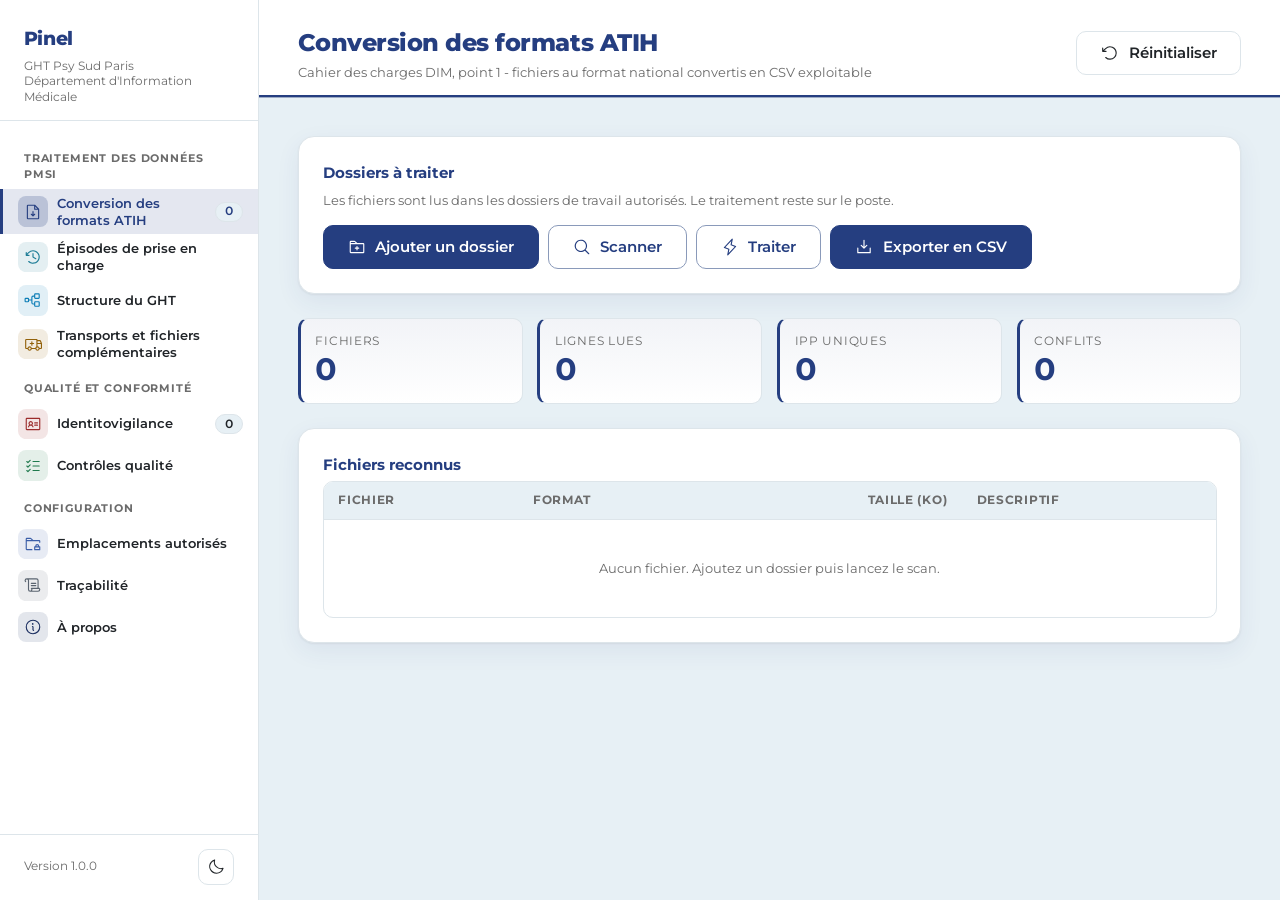
==== commit c70fcb62: "feat(ui): design audit fixes, Phosphor icons, theme toggle, busy states - fix active nav highlight (" ====
--- a/web/index.html
+++ b/web/index.html
@@ -11,6 +11,7 @@
   <link rel="stylesheet" href="css/composants.css">
   <link rel="stylesheet" href="css/accents.css">
   <link rel="stylesheet" href="css/accessibilite.css">
+  <script src="js/theme.js"></script>
 </head>
 
 <body>
@@ -26,24 +27,26 @@
       <nav class="nav-shell" aria-label="Navigation principale">
         <div class="nav" role="tablist" aria-orientation="vertical">
           <div class="nav-group" role="presentation">Traitement des données PMSI</div>
-          <button class="nav-item" role="tab" id="tab-moulinette" data-view="moulinette" aria-controls="view-moulinette" aria-selected="true" tabindex="0"><span class="chip"><span class="i" data-icon="file-down"></span></span> Conversion des formats ATIH <span class="badge" id="badge-fichiers">0</span></button>
-          <button class="nav-item" role="tab" id="tab-episodes" data-view="episodes" aria-controls="view-episodes" aria-selected="false" tabindex="-1"><span class="chip"><span class="i" data-icon="history"></span></span> Épisodes de prise en charge</button>
-          <button class="nav-item" role="tab" id="tab-structure" data-view="structure" aria-controls="view-structure" aria-selected="false" tabindex="-1"><span class="chip"><span class="i" data-icon="git-branch"></span></span> Structure du GHT</button>
-          <button class="nav-item" role="tab" id="tab-fichcomp" data-view="fichcomp" aria-controls="view-fichcomp" aria-selected="false" tabindex="-1"><span class="chip"><span class="i" data-icon="table-2"></span></span> Transports et fichiers complémentaires</button>
+          <button class="nav-item" role="tab" id="tab-moulinette" data-view="moulinette" aria-controls="view-moulinette" aria-selected="true" tabindex="0"><span class="chip"><span class="i" data-icon="file-arrow-down"></span></span> Conversion des formats ATIH <span class="badge" id="badge-fichiers">0</span></button>
+          <button class="nav-item" role="tab" id="tab-episodes" data-view="episodes" aria-controls="view-episodes" aria-selected="false" tabindex="-1"><span class="chip"><span class="i" data-icon="clock-counter-clockwise"></span></span> Épisodes de prise en charge</button>
+          <button class="nav-item" role="tab" id="tab-structure" data-view="structure" aria-controls="view-structure" aria-selected="false" tabindex="-1"><span class="chip"><span class="i" data-icon="tree-structure"></span></span> Structure du GHT</button>
+          <button class="nav-item" role="tab" id="tab-fichcomp" data-view="fichcomp" aria-controls="view-fichcomp" aria-selected="false" tabindex="-1"><span class="chip"><span class="i" data-icon="ambulance"></span></span> Transports et fichiers complémentaires</button>
 
           <div class="nav-group" role="presentation">Qualité et conformité</div>
-          <button class="nav-item" role="tab" id="tab-identito" data-view="identito" aria-controls="view-identito" aria-selected="false" tabindex="-1"><span class="chip"><span class="i" data-icon="users-2"></span></span> Identitovigilance <span class="badge" id="badge-conflits">0</span></button>
-          <button class="nav-item" role="tab" id="tab-controles" data-view="controles" aria-controls="view-controles" aria-selected="false" tabindex="-1"><span class="chip"><span class="i" data-icon="check-circle"></span></span> Contrôles qualité</button>
+          <button class="nav-item" role="tab" id="tab-identito" data-view="identito" aria-controls="view-identito" aria-selected="false" tabindex="-1"><span class="chip"><span class="i" data-icon="identification-card"></span></span> Identitovigilance <span class="badge" id="badge-conflits">0</span></button>
+          <button class="nav-item" role="tab" id="tab-controles" data-view="controles" aria-controls="view-controles" aria-selected="false" tabindex="-1"><span class="chip"><span class="i" data-icon="list-checks"></span></span> Contrôles qualité</button>
 
           <div class="nav-group" role="presentation">Configuration</div>
-          <button class="nav-item" role="tab" id="tab-dossiers" data-view="dossiers" aria-controls="view-dossiers" aria-selected="false" tabindex="-1"><span class="chip"><span class="i" data-icon="folders"></span></span> Emplacements autorisés</button>
-          <button class="nav-item" role="tab" id="tab-journal" data-view="journal" aria-controls="view-journal" aria-selected="false" tabindex="-1"><span class="chip"><span class="i" data-icon="info"></span></span> Traçabilité</button>
-          <button class="nav-item" role="tab" id="tab-apropos" data-view="apropos" aria-controls="view-apropos" aria-selected="false" tabindex="-1"><span class="chip"><span class="i" data-icon="file-text"></span></span> À propos</button>
+          <button class="nav-item" role="tab" id="tab-dossiers" data-view="dossiers" aria-controls="view-dossiers" aria-selected="false" tabindex="-1"><span class="chip"><span class="i" data-icon="folder-lock"></span></span> Emplacements autorisés</button>
+          <button class="nav-item" role="tab" id="tab-journal" data-view="journal" aria-controls="view-journal" aria-selected="false" tabindex="-1"><span class="chip"><span class="i" data-icon="scroll"></span></span> Traçabilité</button>
+          <button class="nav-item" role="tab" id="tab-apropos" data-view="apropos" aria-controls="view-apropos" aria-selected="false" tabindex="-1"><span class="chip"><span class="i" data-icon="info"></span></span> À propos</button>
         </div>
       </nav>
 
       <div class="sidebar-foot">
         <span id="version">Version 1.0.0</span>
+        <span class="spacer"></span>
+        <button class="icon-btn" id="btn-theme" type="button" aria-label="Changer de thème"><span class="i" data-icon="moon"></span></button>
       </div>
     </aside>
 
@@ -54,7 +57,7 @@
           <p id="view-subtitle">Cahier des charges DIM, point 1 - fichiers au format national convertis en CSV exploitable</p>
         </div>
         <div class="spacer"></div>
-        <button class="btn ghost" id="btn-reset" type="button"><span class="i" data-icon="power"></span> Réinitialiser</button>
+        <button class="btn ghost" id="btn-reset" type="button"><span class="i" data-icon="arrow-counter-clockwise"></span> Réinitialiser</button>
       </header>
 
       <!-- ── Conversion des formats ATIH ───────────────────────────────── -->
@@ -64,9 +67,9 @@
           <p class="hint">Les fichiers sont lus dans les dossiers de travail autorisés. Le traitement reste sur le poste.</p>
           <div class="row">
             <button class="btn" id="btn-ajouter-dossier" type="button"><span class="i" data-icon="folder-plus"></span> Ajouter un dossier</button>
-            <button class="btn secondary" id="btn-scanner" type="button"><span class="i" data-icon="search"></span> Scanner</button>
-            <button class="btn secondary" id="btn-traiter" type="button"><span class="i" data-icon="zap"></span> Traiter</button>
-            <button class="btn" id="btn-export-csv" type="button"><span class="i" data-icon="download"></span> Exporter en CSV</button>
+            <button class="btn secondary" id="btn-scanner" type="button"><span class="i" data-icon="magnifying-glass"></span> Scanner</button>
+            <button class="btn secondary" id="btn-traiter" type="button"><span class="i" data-icon="lightning"></span> Traiter</button>
+            <button class="btn" id="btn-export-csv" type="button"><span class="i" data-icon="download-simple"></span> Exporter en CSV</button>
           </div>
         </div>
 
@@ -92,13 +95,13 @@
           <p class="hint">Un épisode regroupe les journées consécutives d'un même patient, dans une même unité médicale et un même site. Le recueil étant annuel, un épisode se ferme au 31 décembre.</p>
           <div class="row">
             <label class="check">Tolérance
-              <input type="number" id="episode-tolerance" value="0" min="0" max="30" style="width:5rem">
+              <input type="number" id="episode-tolerance" value="0" min="0" max="30" class="narrow">
               jour(s) sans venue
             </label>
             <label class="check"><input type="checkbox" id="episode-um" checked> Rupture au changement d'UM</label>
             <label class="check"><input type="checkbox" id="episode-site" checked> Rupture au changement de site</label>
             <label class="check"><input type="checkbox" id="episode-annee" checked> Fermeture au 31 décembre</label>
-            <button class="btn" id="btn-episodes" type="button"><span class="i" data-icon="history"></span> Calculer les épisodes</button>
+            <button class="btn" id="btn-episodes" type="button"><span class="i" data-icon="clock-counter-clockwise"></span> Calculer les épisodes</button>
           </div>
         </div>
 
@@ -123,7 +126,7 @@
           <h3>Fichier de structure du GHT</h3>
           <p class="hint">CSV ou TSV. Les colonnes sont reconnues même si les intitulés varient.</p>
           <div class="row">
-            <button class="btn" id="btn-structure" type="button"><span class="i" data-icon="git-branch"></span> Choisir le fichier</button>
+            <button class="btn" id="btn-structure" type="button"><span class="i" data-icon="tree-structure"></span> Choisir le fichier</button>
           </div>
         </div>
         <div class="card" id="card-structure">
@@ -137,7 +140,7 @@
           <h3>Classeur transports</h3>
           <p class="hint">Retire les blocs d'en-tête répétés, propage la date de commande sur les lignes vides, et conserve l'original avec les lignes retirées en rouge. Le fichier d'origine n'est jamais modifié.</p>
           <div class="row">
-            <button class="btn" id="btn-fichcomp-nettoyer" type="button"><span class="i" data-icon="table-2"></span> Nettoyer un classeur transports</button>
+            <button class="btn" id="btn-fichcomp-nettoyer" type="button"><span class="i" data-icon="ambulance"></span> Nettoyer un classeur transports</button>
           </div>
         </div>
         <div class="card">
@@ -163,8 +166,8 @@
           <h3>Conflits de date de naissance</h3>
           <p class="hint">Un même identifiant patient portant plusieurs dates de naissance casse le chaînage.</p>
           <div class="row">
-            <button class="btn secondary" id="btn-collisions" type="button"><span class="i" data-icon="users-2"></span> Actualiser</button>
-            <button class="btn" id="btn-export-identite" type="button"><span class="i" data-icon="download"></span> Exporter en CSV</button>
+            <button class="btn secondary" id="btn-collisions" type="button"><span class="i" data-icon="arrow-counter-clockwise"></span> Actualiser</button>
+            <button class="btn" id="btn-export-identite" type="button"><span class="i" data-icon="download-simple"></span> Exporter en CSV</button>
           </div>
         </div>
         <div class="card">
@@ -201,7 +204,7 @@
           <div class="row">
             <button class="btn" id="btn-dossier-ajouter" type="button"><span class="i" data-icon="folder-plus"></span> Ajouter un dossier</button>
           </div>
-          <div class="table-wrap" style="margin-top:var(--s3)">
+          <div class="table-wrap mt-3">
             <table>
               <thead><tr><th>Dossier</th><th><span class="sr-only">Actions</span></th></tr></thead>
               <tbody id="tbody-dossiers">
@@ -215,13 +218,13 @@
           <div class="card">
             <h3>Dossier de sortie</h3>
             <p class="hint">Destination des CSV, des exports et des classeurs nettoyés.</p>
-            <p class="path" id="dossier-sortie">—</p>
+            <p class="path" id="dossier-sortie">Non défini</p>
             <button class="btn secondary" id="btn-dossier-sortie" type="button">Changer</button>
           </div>
           <div class="card">
             <h3>Descriptifs de format</h3>
             <p class="hint">Dossier où déposer les descriptifs officiels, un fichier par format et par année. Les formats changent tous les ans, aucune mise à jour de l'application n'est nécessaire.</p>
-            <p class="path" id="dossier-formats">—</p>
+            <p class="path" id="dossier-formats">Non défini</p>
             <button class="btn secondary" id="btn-dossier-formats" type="button">Changer</button>
           </div>
         </div>
@@ -232,7 +235,7 @@
         <div class="card">
           <h3>Journal d'audit</h3>
           <p class="hint">Trace horodatée des opérations sensibles. Aucune donnée patient n'y figure.</p>
-          <p class="path" id="chemin-audit">—</p>
+          <p class="path" id="chemin-audit">Non défini</p>
         </div>
         <div class="card">
           <h3>Journal de session</h3>
@@ -250,16 +253,19 @@
 
         <div class="card">
           <h3>Icônes</h3>
-          <p class="hint">Les pictogrammes de la navigation et des boutons proviennent d'Icons8, utilisés sous licence gratuite avec attribution.</p>
-          <p>Icônes par <a href="https://icons8.com" target="_blank" rel="noopener noreferrer">Icons8</a> - adresse : <span class="path">https://icons8.com</span></p>
+          <p class="hint">Les pictogrammes de la navigation et des boutons proviennent de Phosphor Icons, distribués sous licence MIT.</p>
+          <details class="disclosure" data-licence="legal/phosphor-mit.txt">
+            <summary>Lire le texte de la licence MIT (Phosphor Icons)</summary>
+            <pre class="license-text">Chargement du texte de la licence…</pre>
+          </details>
         </div>
 
         <div class="card">
           <h3>Polices</h3>
           <p class="hint">La police Montserrat est utilisée sous licence SIL Open Font License 1.1.</p>
-          <details class="disclosure" id="disclosure-montserrat">
+          <details class="disclosure" data-licence="legal/montserrat-ofl.txt">
             <summary>Lire le texte de la licence SIL OFL 1.1 (Montserrat)</summary>
-            <pre class="license-text" id="licence-montserrat">Chargement du texte de la licence…</pre>
+            <pre class="license-text">Chargement du texte de la licence…</pre>
           </details>
         </div>
 
--- a/web/fonts/fonts.css
+++ b/web/fonts/fonts.css
@@ -1,30 +1,3 @@
-/* cyrillic-ext */
-@font-face {
-  font-family: 'Montserrat';
-  font-style: normal;
-  font-weight: 400;
-  font-display: swap;
-  src: url(montserrat-0b130f36.woff2) format('woff2');
-  unicode-range: U+0460-052F, U+1C80-1C8A, U+20B4, U+2DE0-2DFF, U+A640-A69F, U+FE2E-FE2F;
-}
-/* cyrillic */
-@font-face {
-  font-family: 'Montserrat';
-  font-style: normal;
-  font-weight: 400;
-  font-display: swap;
-  src: url(montserrat-2c82b901.woff2) format('woff2');
-  unicode-range: U+0301, U+0400-045F, U+0490-0491, U+04B0-04B1, U+2116;
-}
-/* vietnamese */
-@font-face {
-  font-family: 'Montserrat';
-  font-style: normal;
-  font-weight: 400;
-  font-display: swap;
-  src: url(montserrat-51d963d2.woff2) format('woff2');
-  unicode-range: U+0102-0103, U+0110-0111, U+0128-0129, U+0168-0169, U+01A0-01A1, U+01AF-01B0, U+0300-0301, U+0303-0304, U+0308-0309, U+0323, U+0329, U+1EA0-1EF9, U+20AB;
-}
 /* latin-ext */
 @font-face {
   font-family: 'Montserrat';
@@ -42,33 +15,6 @@
   font-display: swap;
   src: url(montserrat-49e242af.woff2) format('woff2');
   unicode-range: U+0000-00FF, U+0131, U+0152-0153, U+02BB-02BC, U+02C6, U+02DA, U+02DC, U+0304, U+0308, U+0329, U+2000-206F, U+20AC, U+2122, U+2191, U+2193, U+2212, U+2215, U+FEFF, U+FFFD;
-}
-/* cyrillic-ext */
-@font-face {
-  font-family: 'Montserrat';
-  font-style: normal;
-  font-weight: 500;
-  font-display: swap;
-  src: url(montserrat-0b130f36.woff2) format('woff2');
-  unicode-range: U+0460-052F, U+1C80-1C8A, U+20B4, U+2DE0-2DFF, U+A640-A69F, U+FE2E-FE2F;
-}
-/* cyrillic */
-@font-face {
-  font-family: 'Montserrat';
-  font-style: normal;
-  font-weight: 500;
-  font-display: swap;
-  src: url(montserrat-2c82b901.woff2) format('woff2');
-  unicode-range: U+0301, U+0400-045F, U+0490-0491, U+04B0-04B1, U+2116;
-}
-/* vietnamese */
-@font-face {
-  font-family: 'Montserrat';
-  font-style: normal;
-  font-weight: 500;
-  font-display: swap;
-  src: url(montserrat-51d963d2.woff2) format('woff2');
-  unicode-range: U+0102-0103, U+0110-0111, U+0128-0129, U+0168-0169, U+01A0-01A1, U+01AF-01B0, U+0300-0301, U+0303-0304, U+0308-0309, U+0323, U+0329, U+1EA0-1EF9, U+20AB;
 }
 /* latin-ext */
 @font-face {
@@ -88,33 +34,6 @@
   src: url(montserrat-49e242af.woff2) format('woff2');
   unicode-range: U+0000-00FF, U+0131, U+0152-0153, U+02BB-02BC, U+02C6, U+02DA, U+02DC, U+0304, U+0308, U+0329, U+2000-206F, U+20AC, U+2122, U+2191, U+2193, U+2212, U+2215, U+FEFF, U+FFFD;
 }
-/* cyrillic-ext */
-@font-face {
-  font-family: 'Montserrat';
-  font-style: normal;
-  font-weight: 600;
-  font-display: swap;
-  src: url(montserrat-0b130f36.woff2) format('woff2');
-  unicode-range: U+0460-052F, U+1C80-1C8A, U+20B4, U+2DE0-2DFF, U+A640-A69F, U+FE2E-FE2F;
-}
-/* cyrillic */
-@font-face {
-  font-family: 'Montserrat';
-  font-style: normal;
-  font-weight: 600;
-  font-display: swap;
-  src: url(montserrat-2c82b901.woff2) format('woff2');
-  unicode-range: U+0301, U+0400-045F, U+0490-0491, U+04B0-04B1, U+2116;
-}
-/* vietnamese */
-@font-face {
-  font-family: 'Montserrat';
-  font-style: normal;
-  font-weight: 600;
-  font-display: swap;
-  src: url(montserrat-51d963d2.woff2) format('woff2');
-  unicode-range: U+0102-0103, U+0110-0111, U+0128-0129, U+0168-0169, U+01A0-01A1, U+01AF-01B0, U+0300-0301, U+0303-0304, U+0308-0309, U+0323, U+0329, U+1EA0-1EF9, U+20AB;
-}
 /* latin-ext */
 @font-face {
   font-family: 'Montserrat';
@@ -132,33 +51,6 @@
   font-display: swap;
   src: url(montserrat-49e242af.woff2) format('woff2');
   unicode-range: U+0000-00FF, U+0131, U+0152-0153, U+02BB-02BC, U+02C6, U+02DA, U+02DC, U+0304, U+0308, U+0329, U+2000-206F, U+20AC, U+2122, U+2191, U+2193, U+2212, U+2215, U+FEFF, U+FFFD;
-}
-/* cyrillic-ext */
-@font-face {
-  font-family: 'Montserrat';
-  font-style: normal;
-  font-weight: 700;
-  font-display: swap;
-  src: url(montserrat-0b130f36.woff2) format('woff2');
-  unicode-range: U+0460-052F, U+1C80-1C8A, U+20B4, U+2DE0-2DFF, U+A640-A69F, U+FE2E-FE2F;
-}
-/* cyrillic */
-@font-face {
-  font-family: 'Montserrat';
-  font-style: normal;
-  font-weight: 700;
-  font-display: swap;
-  src: url(montserrat-2c82b901.woff2) format('woff2');
-  unicode-range: U+0301, U+0400-045F, U+0490-0491, U+04B0-04B1, U+2116;
-}
-/* vietnamese */
-@font-face {
-  font-family: 'Montserrat';
-  font-style: normal;
-  font-weight: 700;
-  font-display: swap;
-  src: url(montserrat-51d963d2.woff2) format('woff2');
-  unicode-range: U+0102-0103, U+0110-0111, U+0128-0129, U+0168-0169, U+01A0-01A1, U+01AF-01B0, U+0300-0301, U+0303-0304, U+0308-0309, U+0323, U+0329, U+1EA0-1EF9, U+20AB;
 }
 /* latin-ext */
 @font-face {
@@ -178,33 +70,6 @@
   src: url(montserrat-49e242af.woff2) format('woff2');
   unicode-range: U+0000-00FF, U+0131, U+0152-0153, U+02BB-02BC, U+02C6, U+02DA, U+02DC, U+0304, U+0308, U+0329, U+2000-206F, U+20AC, U+2122, U+2191, U+2193, U+2212, U+2215, U+FEFF, U+FFFD;
 }
-/* cyrillic-ext */
-@font-face {
-  font-family: 'Montserrat';
-  font-style: normal;
-  font-weight: 800;
-  font-display: swap;
-  src: url(montserrat-0b130f36.woff2) format('woff2');
-  unicode-range: U+0460-052F, U+1C80-1C8A, U+20B4, U+2DE0-2DFF, U+A640-A69F, U+FE2E-FE2F;
-}
-/* cyrillic */
-@font-face {
-  font-family: 'Montserrat';
-  font-style: normal;
-  font-weight: 800;
-  font-display: swap;
-  src: url(montserrat-2c82b901.woff2) format('woff2');
-  unicode-range: U+0301, U+0400-045F, U+0490-0491, U+04B0-04B1, U+2116;
-}
-/* vietnamese */
-@font-face {
-  font-family: 'Montserrat';
-  font-style: normal;
-  font-weight: 800;
-  font-display: swap;
-  src: url(montserrat-51d963d2.woff2) format('woff2');
-  unicode-range: U+0102-0103, U+0110-0111, U+0128-0129, U+0168-0169, U+01A0-01A1, U+01AF-01B0, U+0300-0301, U+0303-0304, U+0308-0309, U+0323, U+0329, U+1EA0-1EF9, U+20AB;
-}
 /* latin-ext */
 @font-face {
   font-family: 'Montserrat';
--- a/web/css/jetons.css
+++ b/web/css/jetons.css
@@ -43,6 +43,8 @@
      thème de la page : elle ne suit pas --ink/--canvas. */
   --toast-bg: #202428;
   --toast-ink: #e7f0f5;
+  --toast-ok: #7fd1c4;
+  --toast-error: #f5a3a3;
 
   /* Variantes "-ink" des couleurs de statut générique, indépendantes des
      couleurs de section. --teal-ink est assombri par rapport à --teal : sur
@@ -65,6 +67,13 @@
   --t-lg: 1.19rem;
   --t-xl: 1.52rem;
   --t-2xl: 1.93rem;
+
+  /* Pile à chasse fixe des chemins, du journal et des identifiants : polices
+     système Windows, présentes sur tout poste du GHT, rien à embarquer. */
+  --font-mono: Consolas, "Cascadia Mono", "Courier New", monospace;
+
+  --ease-out: cubic-bezier(.2, .8, .2, 1);
+  --dur: .18s;
 
   --radius: 10px;
   --radius-lg: 16px;
@@ -99,34 +108,36 @@
   --accent-ink: var(--c-moulinette-ink);
 }
 
-/* Laisse le navigateur choisir les widgets natifs (case à cocher, liste
-   déroulante, curseur de champ numérique) adaptés au thème actif. */
-:root { color-scheme: light dark; }
+/* Thème : js/theme.js pose data-theme="light" ou "dark" sur <html> avant le
+   premier rendu, d'après le choix enregistré ou, à défaut, le réglage du
+   système. Un seul bloc de valeurs sombres, jamais dupliqué dans une media
+   query. color-scheme laisse le moteur peindre les widgets natifs (case à
+   cocher, liste déroulante, barres de défilement) dans le bon thème. */
+:root { color-scheme: light; }
 
-@media (prefers-color-scheme: dark) {
-  :root {
-    --ink: #eef1f4;
-    --surface: #1c232a;
-    --canvas: #12171c;
-    --line: #2c343b;
-    --muted: #9aa7af;
-    --field-border: #70808f;
-    --focus: var(--ocre);
-    --shadow: 0 1px 2px rgba(0, 0, 0, .5), 0 8px 24px rgba(0, 0, 0, .4);
+:root[data-theme="dark"] {
+  color-scheme: dark;
+  --ink: #eef1f4;
+  --surface: #1c232a;
+  --canvas: #12171c;
+  --line: #2c343b;
+  --muted: #9aa7af;
+  --field-border: #70808f;
+  --focus: var(--ocre);
+  --shadow: 0 1px 2px rgba(0, 0, 0, .5), 0 8px 24px rgba(0, 0, 0, .4);
 
-    --teal-ink: color-mix(in srgb, var(--teal) 74%, white);
-    --warning-ink: color-mix(in srgb, var(--warning) 70%, white);
+  --teal-ink: color-mix(in srgb, var(--teal) 74%, white);
+  --warning-ink: color-mix(in srgb, var(--warning) 70%, white);
 
-    --c-moulinette-ink: color-mix(in srgb, var(--c-moulinette) 60%, white);
-    --c-episodes-ink: color-mix(in srgb, var(--c-episodes) 74%, white);
-    --c-structure-ink: color-mix(in srgb, var(--c-structure) 78%, white);
-    --c-fichcomp-ink: color-mix(in srgb, var(--c-fichcomp) 70%, white);
-    --c-identito-ink: color-mix(in srgb, var(--c-identito) 62%, white);
-    --c-controles-ink: color-mix(in srgb, var(--c-controles) 74%, white);
-    --c-dossiers-ink: color-mix(in srgb, var(--c-dossiers) 70%, white);
-    --c-journal-ink: color-mix(in srgb, var(--c-journal) 72%, white);
-    --c-apropos-ink: color-mix(in srgb, var(--c-apropos) 56%, white);
-  }
+  --c-moulinette-ink: color-mix(in srgb, var(--c-moulinette) 60%, white);
+  --c-episodes-ink: color-mix(in srgb, var(--c-episodes) 74%, white);
+  --c-structure-ink: color-mix(in srgb, var(--c-structure) 78%, white);
+  --c-fichcomp-ink: color-mix(in srgb, var(--c-fichcomp) 70%, white);
+  --c-identito-ink: color-mix(in srgb, var(--c-identito) 62%, white);
+  --c-controles-ink: color-mix(in srgb, var(--c-controles) 74%, white);
+  --c-dossiers-ink: color-mix(in srgb, var(--c-dossiers) 70%, white);
+  --c-journal-ink: color-mix(in srgb, var(--c-journal) 72%, white);
+  --c-apropos-ink: color-mix(in srgb, var(--c-apropos) 56%, white);
 }
 
 * { box-sizing: border-box; }
@@ -146,7 +157,6 @@
   -webkit-font-smoothing: antialiased;
 }
 
-code, .mono, .num {
-  font-variant-numeric: tabular-nums;
-  letter-spacing: -.01em;
-}
+.num { font-variant-numeric: tabular-nums; }
+
+code, .mono { font-family: var(--font-mono); font-size: .95em; }
--- a/web/css/mise-en-page.css
+++ b/web/css/mise-en-page.css
@@ -44,7 +44,7 @@
 
 .nav-group {
   padding: var(--s3) var(--s4) var(--s1);
-  font-size: var(--t-xs);
+  font-size: .66rem;
   font-weight: 700;
   letter-spacing: .08em;
   text-transform: uppercase;
@@ -56,18 +56,26 @@
   align-items: center;
   gap: var(--s2);
   width: 100%;
-  padding: var(--s2) var(--s3);
+  min-height: 2.6rem;
+  padding: var(--s1) var(--s3);
   border: 0;
   border-left: 3px solid transparent;
   background: none;
   font: inherit;
+  font-size: var(--t-sm);
   font-weight: 600;
+  line-height: 1.3;
   color: var(--ink);
   text-align: left;
   cursor: pointer;
+  transition: background-color var(--dur) ease, color var(--dur) ease;
 }
 
 .nav-item:hover { background: var(--canvas); }
+
+/* Le menu défile : un anneau posé à l'extérieur serait rogné par le bord du
+   conteneur. On le rentre dans l'entrée. */
+.nav-item:focus-visible { outline-offset: -3px; }
 .nav-item .badge { margin-left: auto; }
 
 .sidebar-foot {
@@ -80,12 +88,32 @@
   color: var(--muted);
 }
 
+.sidebar-foot .spacer { flex: 1; }
+
+/* Bascule de thème : bouton carré, icône seule, nom accessible porté par
+   aria-label et tenu à jour par js/theme.js. */
+.icon-btn {
+  display: inline-flex;
+  align-items: center;
+  justify-content: center;
+  width: 2.25rem;
+  height: 2.25rem;
+  border: 1px solid var(--line);
+  border-radius: var(--radius);
+  background: transparent;
+  color: var(--ink);
+  cursor: pointer;
+  transition: background-color var(--dur) ease;
+}
+
+.icon-btn:hover { background: var(--canvas); }
+
 /* ── Contenu ──────────────────────────────────────────────────────────── */
 .main { flex: 1; display: flex; flex-direction: column; min-width: 0; }
 
 .topbar {
   display: flex;
-  align-items: baseline;
+  align-items: center;
   gap: var(--s3);
   padding: var(--s4) var(--s5) var(--s3);
   border-bottom: 1px solid var(--line);
@@ -99,4 +127,17 @@
 .view { flex: 1; overflow-y: auto; padding: var(--s5); }
 .view[hidden] { display: none; }
 
+/* Entrée d'écran : léger fondu montant, coupé par accessibilite.css pour qui
+   a demandé moins de mouvement. */
+.view:not([hidden]) { animation: view-in .22s var(--ease-out); }
+
+@keyframes view-in { from { opacity: 0; transform: translateY(.35rem); } }
+
 .stack > * + * { margin-top: var(--s4); }
+
+/* ── Fenêtre étroite (poste en demi-écran, écran 1280 px) ─────────────── */
+@media (max-width: 64rem) {
+  :root { --sidebar: 14rem; }
+  .topbar { padding: var(--s3) var(--s4); }
+  .view { padding: var(--s4); }
+}
--- a/web/css/composants.css
+++ b/web/css/composants.css
@@ -27,16 +27,18 @@
 .grid.cols-2 { grid-template-columns: repeat(auto-fit, minmax(20rem, 1fr)); }
 .grid.cols-4 { grid-template-columns: repeat(auto-fit, minmax(11rem, 1fr)); }
 
+/* La bordure générale est posée AVANT le filet gauche : la propriété
+   raccourcie "border" écrase tout "border-left" déclaré plus haut. */
 .kpi {
+  border: 1px solid var(--line);
   border-left: 3px solid var(--accent);
   background: linear-gradient(180deg, color-mix(in srgb, var(--accent) 6%, var(--surface)), var(--surface));
-  border: 1px solid var(--line);
   border-radius: var(--radius);
   padding: var(--s3);
 }
 
 .kpi .label { font-size: var(--t-xs); text-transform: uppercase; letter-spacing: .06em; color: var(--muted); }
-.kpi .value { font-variant-numeric: tabular-nums; font-size: var(--t-2xl); font-weight: 600; color: var(--accent-ink); }
+.kpi .value { font-variant-numeric: tabular-nums; font-size: var(--t-2xl); font-weight: 700; line-height: 1.2; color: var(--accent-ink); }
 
 /* ── Contrôles ────────────────────────────────────────────────────────── */
 .btn {
@@ -52,11 +54,23 @@
   font: inherit;
   font-weight: 600;
   cursor: pointer;
-  transition: background-color .15s ease, border-color .15s ease;
+  transition: background-color var(--dur) ease, border-color var(--dur) ease, transform var(--dur) var(--ease-out);
 }
 
 .btn:hover { background: color-mix(in srgb, var(--accent) 82%, #000); border-color: transparent; }
+.btn:active { transform: scale(.98); }
 .btn[disabled] { opacity: .5; cursor: not-allowed; }
+
+/* Traitement en cours : api.guard pose aria-busy et désactive le bouton le
+   temps de l'appel, ce qui empêche un double clic de lancer deux lots. */
+.btn[aria-busy="true"] { opacity: 1; cursor: progress; }
+.btn[aria-busy="true"] .i {
+  -webkit-mask-image: url("../icons/circle-notch.svg") !important;
+  mask-image: url("../icons/circle-notch.svg") !important;
+  animation: spin .8s linear infinite;
+}
+
+@keyframes spin { to { transform: rotate(360deg); } }
 
 .btn.secondary {
   background: transparent;
@@ -67,10 +81,13 @@
 .btn.secondary:hover { background: color-mix(in srgb, var(--accent) 10%, transparent); }
 .btn.ghost { background: transparent; border-color: var(--line); color: var(--ink); }
 .btn.ghost:hover { background: var(--canvas); }
+.btn.small { min-height: 2.25rem; padding: var(--s1) var(--s3); font-size: var(--t-sm); }
 
 .row { display: flex; flex-wrap: wrap; gap: var(--s2); align-items: center; }
 
-label.check { display: inline-flex; align-items: center; gap: var(--s2); font-size: var(--t-sm); }
+label.check { display: inline-flex; align-items: center; gap: var(--s2); font-size: var(--t-sm); cursor: pointer; }
+
+input[type="checkbox"] { width: 1.1rem; height: 1.1rem; accent-color: var(--accent); cursor: pointer; }
 
 .field-label {
   display: block;
@@ -91,17 +108,25 @@
   color: var(--ink);
   font: inherit;
   min-width: 0;
-  transition: border-color .15s ease;
-}
+  transition: border-color var(--dur) ease;
+}
+
+input[type="text"]:hover, input[type="number"]:hover, select:hover { border-color: var(--accent-ink); }
+input.narrow { width: 5rem; }
 
 /* ── Tableaux ─────────────────────────────────────────────────────────── */
-.table-wrap { overflow-x: auto; border: 1px solid var(--line); border-radius: var(--radius); }
+/* Le conteneur défile dans les deux sens et borne sa hauteur : l'en-tête
+   collant reste visible sur les 200 lignes d'anomalies d'un lot. */
+.table-wrap { overflow: auto; max-height: 34rem; border: 1px solid var(--line); border-radius: var(--radius); }
 
 table { width: 100%; border-collapse: collapse; font-size: var(--t-sm); }
 
 th, td { padding: var(--s2) var(--s3); text-align: left; border-bottom: 1px solid var(--line); }
 
 th {
+  position: sticky;
+  top: 0;
+  z-index: 1;
   background: var(--canvas);
   font-size: var(--t-xs);
   text-transform: uppercase;
@@ -110,6 +135,7 @@
 }
 
 tbody tr:last-child td { border-bottom: 0; }
+tbody tr:not(:has(.empty)):hover { background: color-mix(in srgb, var(--accent) 5%, transparent); }
 td.num, th.num { text-align: right; font-variant-numeric: tabular-nums; }
 
 /* ── Éléments d'état ──────────────────────────────────────────────────── */
@@ -138,10 +164,10 @@
 
 .note.warn { border-left-color: var(--warning); background: color-mix(in srgb, var(--warning) 9%, transparent); }
 
-.path { font-variant-numeric: tabular-nums; font-size: var(--t-xs); word-break: break-all; color: var(--muted); }
+.path { font-family: var(--font-mono); font-size: var(--t-xs); word-break: break-all; color: var(--muted); }
 
 .log {
-  font-variant-numeric: tabular-nums;
+  font-family: var(--font-mono);
   font-size: var(--t-xs);
   background: var(--canvas);
   border: 1px solid var(--line);
@@ -163,6 +189,7 @@
   background: var(--canvas);
   border: 1px solid var(--line);
   border-radius: var(--radius);
+  font-family: var(--font-mono);
   font-size: var(--t-xs);
   line-height: 1.6;
   max-height: 22rem;
@@ -170,7 +197,8 @@
   white-space: pre-wrap;
 }
 
-/* ── Icônes Icons8, colorées par currentColor ─────────────────────────── */
+/* ── Icônes Phosphor (regular), SVG servis en masque et colorés par
+   currentColor : nets à toute densité d'écran. Voir tools/vendor_assets.py. */
 .i {
   display: inline-block;
   width: 1.15rem;
@@ -190,13 +218,28 @@
   position: fixed;
   right: var(--s4);
   bottom: var(--s4);
-  max-width: 26rem;
+  z-index: 50;
+  display: flex;
+  align-items: flex-start;
+  gap: var(--s2);
+  max-width: 28rem;
   padding: var(--s3) var(--s4);
   border-radius: var(--radius);
+  border-left: 4px solid var(--toast-ok);
   background: var(--toast-bg);
   color: var(--toast-ink);
   box-shadow: var(--shadow);
   font-size: var(--t-sm);
-}
-
+  animation: toast-in .24s var(--ease-out);
+}
+
+.toast .i { margin-top: .15rem; color: var(--toast-ok); }
+.toast.error { border-left-color: var(--toast-error); }
+.toast.error .i { color: var(--toast-error); }
 .toast[hidden] { display: none; }
+
+@keyframes toast-in { from { opacity: 0; transform: translateY(.5rem); } }
+
+/* ── Utilitaires, à la place des attributs style en ligne ─────────────── */
+.mt-3 { margin-top: var(--s3); }
+.align-end { text-align: right; }
--- a/web/css/accents.css
+++ b/web/css/accents.css
@@ -17,23 +17,27 @@
 .app[data-accent="journal"]    { --accent: var(--c-journal);    --accent-ink: var(--c-journal-ink); }
 .app[data-accent="apropos"]    { --accent: var(--c-apropos);    --accent-ink: var(--c-apropos-ink); }
 
-/* Chaque entrée de navigation garde sa couleur, active ou non : l'icône
-   reste un repère graphique (contraste non textuel), la couleur de texte
-   de l'entrée active passe par -ink pour rester lisible en thème sombre. */
-.nav-item[data-view="moulinette"] .i { color: var(--c-moulinette); }
-.nav-item[data-view="episodes"] .i   { color: var(--c-episodes); }
-.nav-item[data-view="structure"] .i  { color: var(--c-structure); }
-.nav-item[data-view="fichcomp"] .i   { color: var(--c-fichcomp); }
-.nav-item[data-view="identito"] .i   { color: var(--c-identito); }
-.nav-item[data-view="controles"] .i  { color: var(--c-controles); }
-.nav-item[data-view="dossiers"] .i   { color: var(--c-dossiers); }
-.nav-item[data-view="journal"] .i    { color: var(--c-journal); }
-.nav-item[data-view="apropos"] .i    { color: var(--c-apropos); }
+/* Chaque entrée de navigation garde sa couleur, active ou non : la pastille
+   reste un repère graphique (contraste non textuel >= 3:1). Elle passe par
+   la variante -ink, sans quoi le bleu marine de la conversion disparaît sur
+   le fond sombre. */
+.nav-item[data-view="moulinette"] .chip { color: var(--c-moulinette-ink); }
+.nav-item[data-view="episodes"] .chip   { color: var(--c-episodes-ink); }
+.nav-item[data-view="structure"] .chip  { color: var(--c-structure-ink); }
+.nav-item[data-view="fichcomp"] .chip   { color: var(--c-fichcomp-ink); }
+.nav-item[data-view="identito"] .chip   { color: var(--c-identito-ink); }
+.nav-item[data-view="controles"] .chip  { color: var(--c-controles-ink); }
+.nav-item[data-view="dossiers"] .chip   { color: var(--c-dossiers-ink); }
+.nav-item[data-view="journal"] .chip    { color: var(--c-journal-ink); }
+.nav-item[data-view="apropos"] .chip    { color: var(--c-apropos-ink); }
 
-.nav-item[aria-current="page"] {
+/* Entrée active : navigation.js pose aria-selected (patron ARIA tabs), c'est
+   donc lui que le style lit. Un sélecteur sur un attribut que personne ne
+   pose ne marque jamais rien. */
+.nav-item[aria-selected="true"] {
   border-left-color: var(--accent-ink);
   color: var(--accent-ink);
-  background: color-mix(in srgb, var(--accent) 9%, transparent);
+  background: color-mix(in srgb, var(--accent) 12%, transparent);
 }
 
 /* Filet de couleur sous la barre de titre. */
@@ -52,17 +56,8 @@
   flex: none;
   border-radius: 8px;
   background: color-mix(in srgb, currentColor 12%, transparent);
+  transition: background-color var(--dur) ease;
 }
 
-.nav-item[data-view="moulinette"] .chip { color: var(--c-moulinette); }
-.nav-item[data-view="episodes"] .chip   { color: var(--c-episodes); }
-.nav-item[data-view="structure"] .chip  { color: var(--c-structure); }
-.nav-item[data-view="fichcomp"] .chip   { color: var(--c-fichcomp); }
-.nav-item[data-view="identito"] .chip   { color: var(--c-identito); }
-.nav-item[data-view="controles"] .chip  { color: var(--c-controles); }
-.nav-item[data-view="dossiers"] .chip   { color: var(--c-dossiers); }
-.nav-item[data-view="journal"] .chip    { color: var(--c-journal); }
-.nav-item[data-view="apropos"] .chip    { color: var(--c-apropos); }
-
-.nav-item .chip .i { width: 1.05rem; height: 1.05rem; }
-.nav-item[aria-current="page"] .chip { background: color-mix(in srgb, currentColor 20%, transparent); }
+.nav-item .chip .i { width: 1.15rem; height: 1.15rem; }
+.nav-item[aria-selected="true"] .chip { background: color-mix(in srgb, currentColor 22%, transparent); }
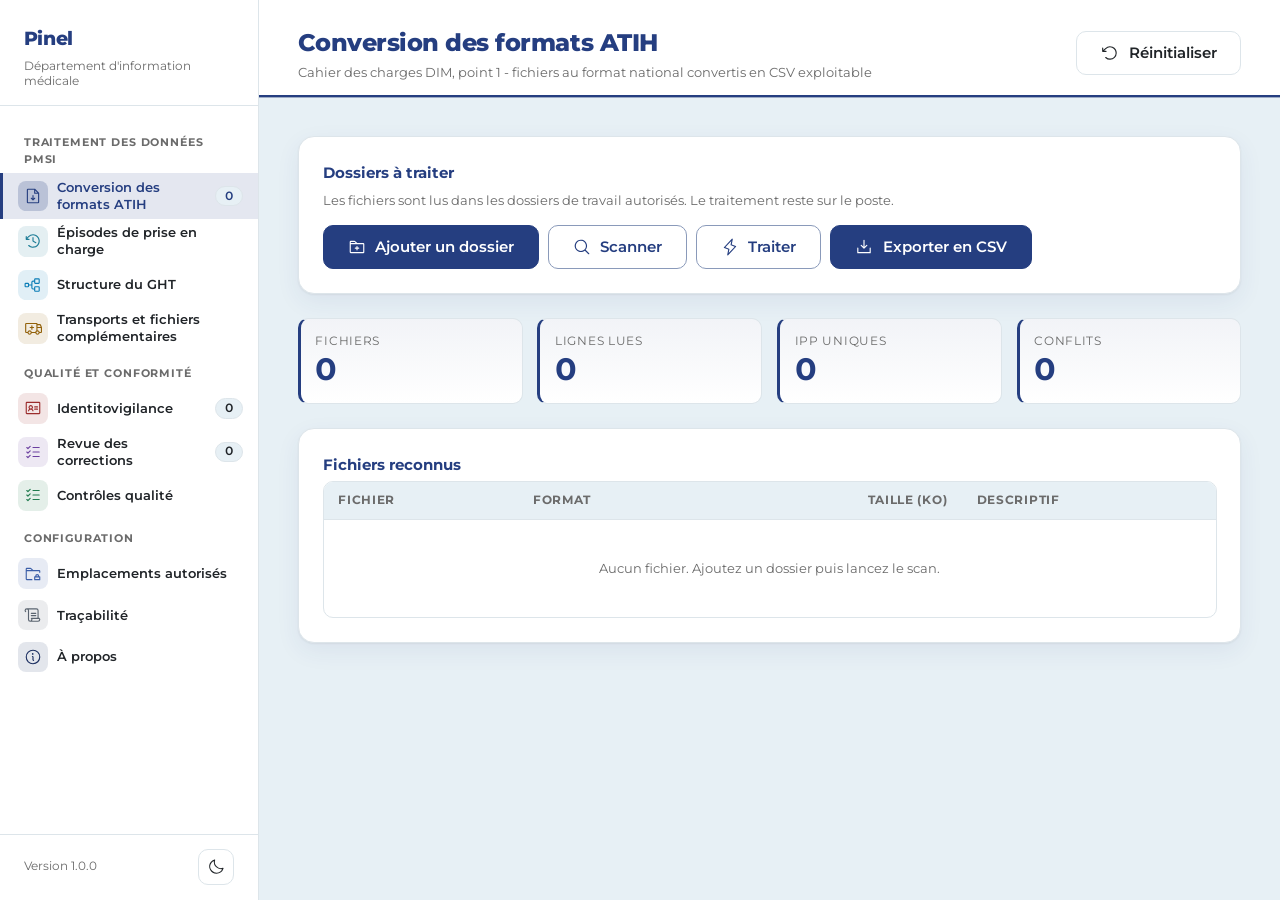
==== commit 1fb4d88f: "feat(ui): review screen for learned rules and flagged lines The DIM validates or rejects each learne" ====
--- a/web/index.html
+++ b/web/index.html
@@ -21,7 +21,7 @@
     <aside class="sidebar">
       <div class="brand">
         <h1>Pinel</h1>
-        <p>GHT Psy Sud Paris<br>Département d'Information Médicale</p>
+        <p id="brand-etablissement">Département d'information médicale</p>
       </div>
 
       <nav class="nav-shell" aria-label="Navigation principale">
@@ -34,6 +34,7 @@
 
           <div class="nav-group" role="presentation">Qualité et conformité</div>
           <button class="nav-item" role="tab" id="tab-identito" data-view="identito" aria-controls="view-identito" aria-selected="false" tabindex="-1"><span class="chip"><span class="i" data-icon="identification-card"></span></span> Identitovigilance <span class="badge" id="badge-conflits">0</span></button>
+          <button class="nav-item" role="tab" id="tab-revue" data-view="revue" aria-controls="view-revue" aria-selected="false" tabindex="-1"><span class="chip"><span class="i" data-icon="list-checks"></span></span> Revue des corrections <span class="badge" id="badge-revue">0</span></button>
           <button class="nav-item" role="tab" id="tab-controles" data-view="controles" aria-controls="view-controles" aria-selected="false" tabindex="-1"><span class="chip"><span class="i" data-icon="list-checks"></span></span> Contrôles qualité</button>
 
           <div class="nav-group" role="presentation">Configuration</div>
@@ -182,6 +183,46 @@
         </div>
       </section>
 
+      <!-- ── Revue des corrections ──────────────────────────────────── -->
+      <section class="view stack" id="view-revue" role="tabpanel" aria-labelledby="tab-revue" tabindex="0" hidden>
+        <div class="card">
+          <h3>Corrections apprises de vos propres corrections</h3>
+          <p class="hint">Pinel compare vos fichiers d'origine à ceux que vous avez corrigés à la main, et en tire des règles. Une règle validée est proposée sur les lots suivants ; tant qu'elle est proposée, elle ne touche à rien.</p>
+          <div class="row">
+            <button class="btn secondary" id="btn-revue-recharger" type="button"><span class="i" data-icon="arrow-counter-clockwise"></span> Actualiser</button>
+            <button class="btn" id="btn-revue-suggestions" type="button"><span class="i" data-icon="magnifying-glass"></span> Chercher dans les dossiers de travail</button>
+          </div>
+        </div>
+
+        <div class="grid cols-4" id="kpi-revue"></div>
+
+        <div class="card">
+          <h3>Règles</h3>
+          <div class="table-wrap">
+            <table>
+              <thead><tr><th>Correction</th><th class="num">Confiance</th><th class="num">Cas</th><th>État</th><th><span class="sr-only">Décision</span></th></tr></thead>
+              <tbody id="tbody-regles">
+                <tr><td colspan="5" class="empty">Aucune règle apprise pour l'instant. Elles apparaissent après un apprentissage sur vos fichiers corrigés.</td></tr>
+              </tbody>
+            </table>
+          </div>
+        </div>
+
+        <div class="card" id="card-suggestions">
+          <h3>Lignes concernées dans les dossiers de travail</h3>
+          <div class="empty">Cliquez sur Chercher dans les dossiers de travail pour compter les lignes que chaque règle toucherait.</div>
+        </div>
+
+        <div class="card">
+          <h3>Lignes que le modèle signale</h3>
+          <p class="hint" id="revue-modele">Aucun modèle entraîné sur ce poste.</p>
+          <div class="row">
+            <button class="btn secondary" id="btn-revue-lignes" type="button"><span class="i" data-icon="list-checks"></span> Relever les lignes à revoir</button>
+          </div>
+          <div id="card-lignes-a-revoir"></div>
+        </div>
+      </section>
+
       <!-- ── Contrôles ──────────────────────────────────────────────── -->
       <section class="view stack" id="view-controles" role="tabpanel" aria-labelledby="tab-controles" tabindex="0" hidden>
         <div class="card">
@@ -211,6 +252,40 @@
                 <tr><td colspan="2" class="empty">Aucun dossier ajouté. Ajoutez un dossier pour autoriser Pinel à y lire et à y écrire.</td></tr>
               </tbody>
             </table>
+          </div>
+        </div>
+
+        <div class="card">
+          <h3>Établissement</h3>
+          <p class="hint">Ces valeurs figurent telles quelles dans les fichiers transmis. Elles sont propres à votre établissement : Pinel n'en suppose aucune.</p>
+          <div class="grid cols-2">
+            <div>
+              <label class="field-label" for="etab-nom">Nom affiché</label>
+              <input type="text" id="etab-nom" placeholder="CH de … - Département d'information médicale" style="width:100%">
+            </div>
+            <div>
+              <label class="field-label" for="etab-finess-epmsi">FINESS d'inscription e-PMSI</label>
+              <input type="text" id="etab-finess-epmsi" inputmode="numeric" maxlength="9" placeholder="9 chiffres" style="width:100%">
+            </div>
+            <div>
+              <label class="field-label" for="etab-finess-geo">FINESS géographique</label>
+              <input type="text" id="etab-finess-geo" inputmode="numeric" maxlength="9" placeholder="9 chiffres" style="width:100%">
+            </div>
+            <div>
+              <label class="field-label" for="etab-prestation">Type de prestation (transports)</label>
+              <input type="text" id="etab-prestation" maxlength="2" placeholder="ex. 17" style="width:100%">
+            </div>
+            <div>
+              <label class="field-label" for="etab-forfait">Code forfait (transports)</label>
+              <input type="text" id="etab-forfait" maxlength="8" placeholder="ex. ST2" style="width:100%">
+            </div>
+            <div>
+              <label class="field-label" for="etab-distance">Classe de distance (transports)</label>
+              <input type="text" id="etab-distance" maxlength="2" placeholder="ex. 06" style="width:100%">
+            </div>
+          </div>
+          <div class="row mt-3">
+            <button class="btn" id="btn-etab-enregistrer" type="button"><span class="i" data-icon="check-circle"></span> Enregistrer</button>
           </div>
         </div>
 
@@ -247,8 +322,30 @@
       <section class="view stack" id="view-apropos" role="tabpanel" aria-labelledby="tab-apropos" tabindex="0" hidden>
         <div class="card">
           <h3>Pinel</h3>
-          <p class="hint">GHT Psy Sud Paris - Département d'Information Médicale.</p>
+          <p class="hint">Traitement des fichiers PMSI pour un département d'information médicale.</p>
           <p><span id="apropos-version">Version 1.0.0</span></p>
+        </div>
+
+        <div class="card">
+          <h3>Licence</h3>
+          <p class="hint">Pinel s'utilise sous licence, rattachée au FINESS d'inscription e-PMSI de votre établissement. La vérification est locale : aucun appel vers l'extérieur, et un poste sans réseau reste autonome.</p>
+          <p id="licence-etat">Vérification…</p>
+          <p class="path" id="licence-detail"></p>
+          <div class="row">
+            <button class="btn secondary" id="btn-licence-importer" type="button"><span class="i" data-icon="folder-lock"></span> Importer une licence</button>
+          </div>
+        </div>
+
+        <div class="card">
+          <h3>Mise à jour</h3>
+          <p class="hint">Pinel s'installe sous votre profil, sans droits d'administration, et se met à jour depuis un dossier du réseau du GHT. Aucun accès à internet n'est nécessaire.</p>
+          <p id="maj-etat">Vérification…</p>
+          <p class="path" id="maj-dossier">Aucun dossier de mise à jour configuré.</p>
+          <div class="row">
+            <button class="btn secondary" id="btn-maj-verifier" type="button"><span class="i" data-icon="arrow-counter-clockwise"></span> Vérifier</button>
+            <button class="btn secondary" id="btn-maj-dossier" type="button"><span class="i" data-icon="folder-lock"></span> Choisir le dossier</button>
+            <button class="btn" id="btn-maj-installer" type="button" hidden><span class="i" data-icon="download-simple"></span> Installer et redémarrer</button>
+          </div>
         </div>
 
         <div class="card">
@@ -287,6 +384,7 @@
   <script src="js/vue-structure.js"></script>
   <script src="js/vue-fichcomp.js"></script>
   <script src="js/vue-identito.js"></script>
+  <script src="js/vue-revue.js"></script>
   <script src="js/vue-controles.js"></script>
   <script src="js/vue-reglages.js"></script>
   <script src="js/vue-journal.js"></script>
--- a/web/css/jetons.css
+++ b/web/css/jetons.css
@@ -87,6 +87,7 @@
   --c-structure: #0c7db6;
   --c-fichcomp: #92610a;
   --c-identito: #9b2c2c;
+  --c-revue: #6b3fa0;
   --c-controles: #1f7a4d;
   --c-dossiers: #3b5ea8;
   --c-journal: #5a6470;
@@ -101,6 +102,7 @@
   --c-structure-ink: var(--c-structure);
   --c-fichcomp-ink: var(--c-fichcomp);
   --c-identito-ink: var(--c-identito);
+  --c-revue-ink: var(--c-revue);
   --c-controles-ink: var(--c-controles);
   --c-dossiers-ink: var(--c-dossiers);
   --c-journal-ink: var(--c-journal);
@@ -134,6 +136,7 @@
   --c-structure-ink: color-mix(in srgb, var(--c-structure) 78%, white);
   --c-fichcomp-ink: color-mix(in srgb, var(--c-fichcomp) 70%, white);
   --c-identito-ink: color-mix(in srgb, var(--c-identito) 62%, white);
+  --c-revue-ink: color-mix(in srgb, var(--c-revue) 72%, white);
   --c-controles-ink: color-mix(in srgb, var(--c-controles) 74%, white);
   --c-dossiers-ink: color-mix(in srgb, var(--c-dossiers) 70%, white);
   --c-journal-ink: color-mix(in srgb, var(--c-journal) 72%, white);
--- a/web/css/accents.css
+++ b/web/css/accents.css
@@ -12,6 +12,7 @@
 .app[data-accent="structure"]  { --accent: var(--c-structure);  --accent-ink: var(--c-structure-ink); }
 .app[data-accent="fichcomp"]   { --accent: var(--c-fichcomp);   --accent-ink: var(--c-fichcomp-ink); }
 .app[data-accent="identito"]   { --accent: var(--c-identito);   --accent-ink: var(--c-identito-ink); }
+.app[data-accent="revue"]      { --accent: var(--c-revue);      --accent-ink: var(--c-revue-ink); }
 .app[data-accent="controles"]  { --accent: var(--c-controles);  --accent-ink: var(--c-controles-ink); }
 .app[data-accent="dossiers"]   { --accent: var(--c-dossiers);   --accent-ink: var(--c-dossiers-ink); }
 .app[data-accent="journal"]    { --accent: var(--c-journal);    --accent-ink: var(--c-journal-ink); }
@@ -26,6 +27,7 @@
 .nav-item[data-view="structure"] .chip  { color: var(--c-structure-ink); }
 .nav-item[data-view="fichcomp"] .chip   { color: var(--c-fichcomp-ink); }
 .nav-item[data-view="identito"] .chip   { color: var(--c-identito-ink); }
+.nav-item[data-view="revue"] .chip      { color: var(--c-revue-ink); }
 .nav-item[data-view="controles"] .chip  { color: var(--c-controles-ink); }
 .nav-item[data-view="dossiers"] .chip   { color: var(--c-dossiers-ink); }
 .nav-item[data-view="journal"] .chip    { color: var(--c-journal-ink); }
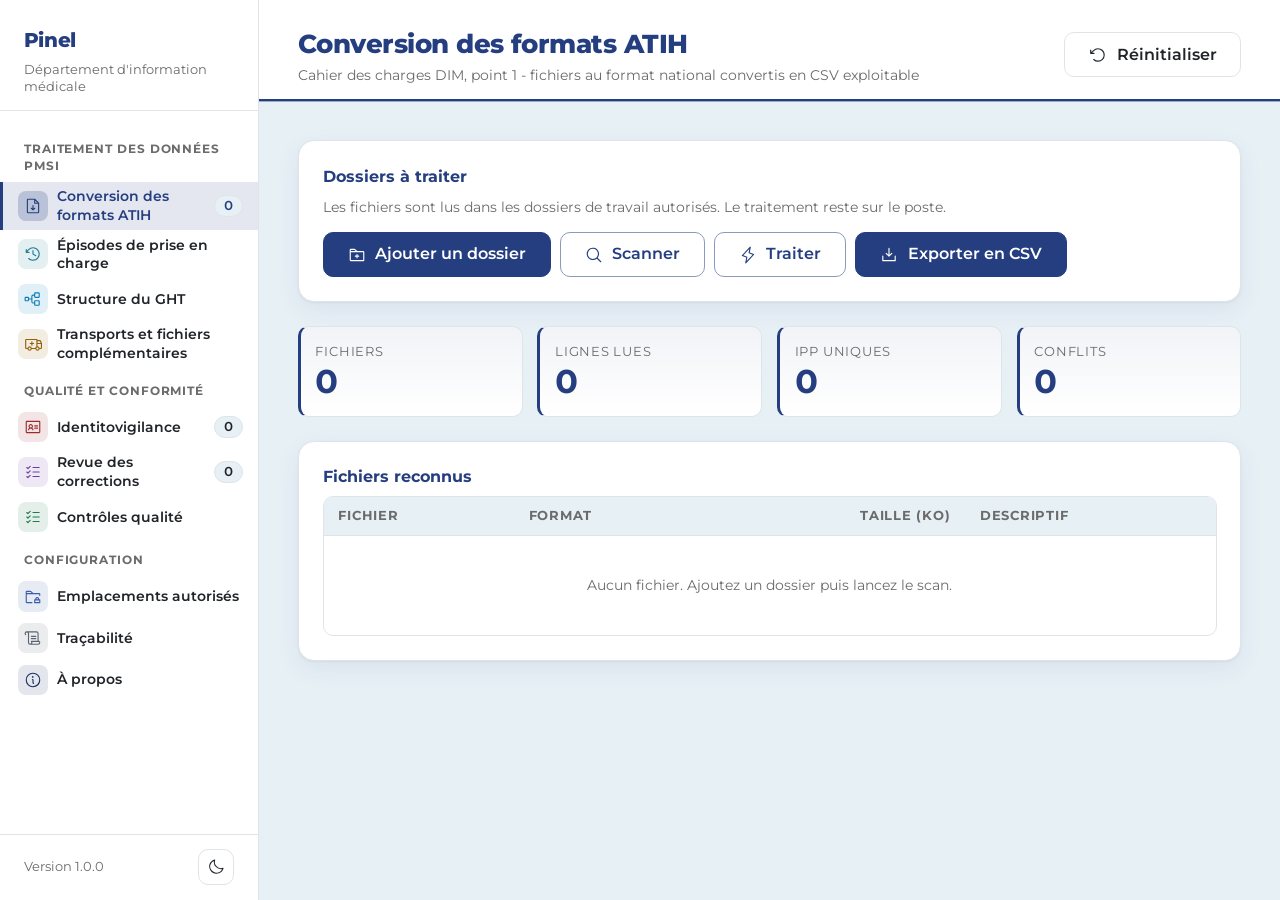
==== commit 63eab182: "feat(design): design system, living style guide and fresh screenshots - web/systeme.html renders eve" ====
--- a/web/index.html
+++ b/web/index.html
@@ -11,6 +11,7 @@
   <link rel="stylesheet" href="css/composants.css">
   <link rel="stylesheet" href="css/accents.css">
   <link rel="stylesheet" href="css/accessibilite.css">
+  <link rel="icon" href="icons/favicon.png">
   <script src="js/theme.js"></script>
 </head>
 
@@ -259,29 +260,29 @@
           <h3>Établissement</h3>
           <p class="hint">Ces valeurs figurent telles quelles dans les fichiers transmis. Elles sont propres à votre établissement : Pinel n'en suppose aucune.</p>
           <div class="grid cols-2">
-            <div>
+            <div class="field">
               <label class="field-label" for="etab-nom">Nom affiché</label>
-              <input type="text" id="etab-nom" placeholder="CH de … - Département d'information médicale" style="width:100%">
-            </div>
-            <div>
+              <input type="text" id="etab-nom" placeholder="CH de … - Département d'information médicale">
+            </div>
+            <div class="field">
               <label class="field-label" for="etab-finess-epmsi">FINESS d'inscription e-PMSI</label>
-              <input type="text" id="etab-finess-epmsi" inputmode="numeric" maxlength="9" placeholder="9 chiffres" style="width:100%">
-            </div>
-            <div>
+              <input type="text" id="etab-finess-epmsi" inputmode="numeric" maxlength="9" placeholder="9 chiffres">
+            </div>
+            <div class="field">
               <label class="field-label" for="etab-finess-geo">FINESS géographique</label>
-              <input type="text" id="etab-finess-geo" inputmode="numeric" maxlength="9" placeholder="9 chiffres" style="width:100%">
-            </div>
-            <div>
+              <input type="text" id="etab-finess-geo" inputmode="numeric" maxlength="9" placeholder="9 chiffres">
+            </div>
+            <div class="field">
               <label class="field-label" for="etab-prestation">Type de prestation (transports)</label>
-              <input type="text" id="etab-prestation" maxlength="2" placeholder="ex. 17" style="width:100%">
-            </div>
-            <div>
+              <input type="text" id="etab-prestation" maxlength="2" placeholder="ex. 17">
+            </div>
+            <div class="field">
               <label class="field-label" for="etab-forfait">Code forfait (transports)</label>
-              <input type="text" id="etab-forfait" maxlength="8" placeholder="ex. ST2" style="width:100%">
-            </div>
-            <div>
+              <input type="text" id="etab-forfait" maxlength="8" placeholder="ex. ST2">
+            </div>
+            <div class="field">
               <label class="field-label" for="etab-distance">Classe de distance (transports)</label>
-              <input type="text" id="etab-distance" maxlength="2" placeholder="ex. 06" style="width:100%">
+              <input type="text" id="etab-distance" maxlength="2" placeholder="ex. 06">
             </div>
           </div>
           <div class="row mt-3">
--- a/web/css/jetons.css
+++ b/web/css/jetons.css
@@ -60,13 +60,16 @@
   --s5: 2.41rem;
   --s6: 3.90rem;
 
-  /* Échelle typographique, raison racine de phi. */
-  --t-xs: 0.72rem;
-  --t-sm: 0.82rem;
-  --t-md: 0.94rem;
-  --t-lg: 1.19rem;
-  --t-xl: 1.52rem;
-  --t-2xl: 1.93rem;
+  /* Échelle typographique, raison racine de phi, calée sur 16 px de texte
+     courant. Elle partait de 0,72 rem, soit 11,5 px sur les mentions, les
+     chemins et les en-têtes de tableau : trop fin pour une station de travail
+     hospitalière, où l'on lit des colonnes de chiffres toute la journée. */
+  --t-xs: 0.80rem;
+  --t-sm: 0.89rem;
+  --t-md: 1.00rem;
+  --t-lg: 1.27rem;
+  --t-xl: 1.62rem;
+  --t-2xl: 2.06rem;
 
   /* Pile à chasse fixe des chemins, du journal et des identifiants : polices
      système Windows, présentes sur tout poste du GHT, rien à embarquer. */
--- a/web/css/mise-en-page.css
+++ b/web/css/mise-en-page.css
@@ -44,7 +44,7 @@
 
 .nav-group {
   padding: var(--s3) var(--s4) var(--s1);
-  font-size: .66rem;
+  font-size: 0.72rem;
   font-weight: 700;
   letter-spacing: .08em;
   text-transform: uppercase;
--- a/web/css/composants.css
+++ b/web/css/composants.css
@@ -88,6 +88,14 @@
 label.check { display: inline-flex; align-items: center; gap: var(--s2); font-size: var(--t-sm); cursor: pointer; }
 
 input[type="checkbox"] { width: 1.1rem; height: 1.1rem; accent-color: var(--accent); cursor: pointer; }
+
+/* ── Champ de formulaire ───────────────────────────────────────────────
+   Un champ est une etiquette au-dessus de sa saisie, et la saisie occupe la
+   largeur offerte. Poser la largeur au cas par cas, en style en ligne, donnait
+   des colonnes de largeurs differentes dans une meme grille. */
+.field { display: flex; flex-direction: column; gap: var(--s1); min-width: 0; }
+.field input, .field select, .field textarea { width: 100%; }
+.field .hint { margin: var(--s1) 0 0; font-size: var(--t-xs); color: var(--muted); }
 
 .field-label {
   display: block;
@@ -240,6 +248,9 @@
 
 @keyframes toast-in { from { opacity: 0; transform: translateY(.5rem); } }
 
-/* ── Utilitaires, à la place des attributs style en ligne ─────────────── */
+/* ── Utilitaires ──────────────────────────────────────────────────────
+   Trois seulement, et pas un de plus : une classe utilitaire par besoin reel,
+   sinon la feuille devient un second langage a apprendre. */
 .mt-3 { margin-top: var(--s3); }
 .align-end { text-align: right; }
+.grid.cols-3 { grid-template-columns: repeat(auto-fit, minmax(14rem, 1fr)); }
